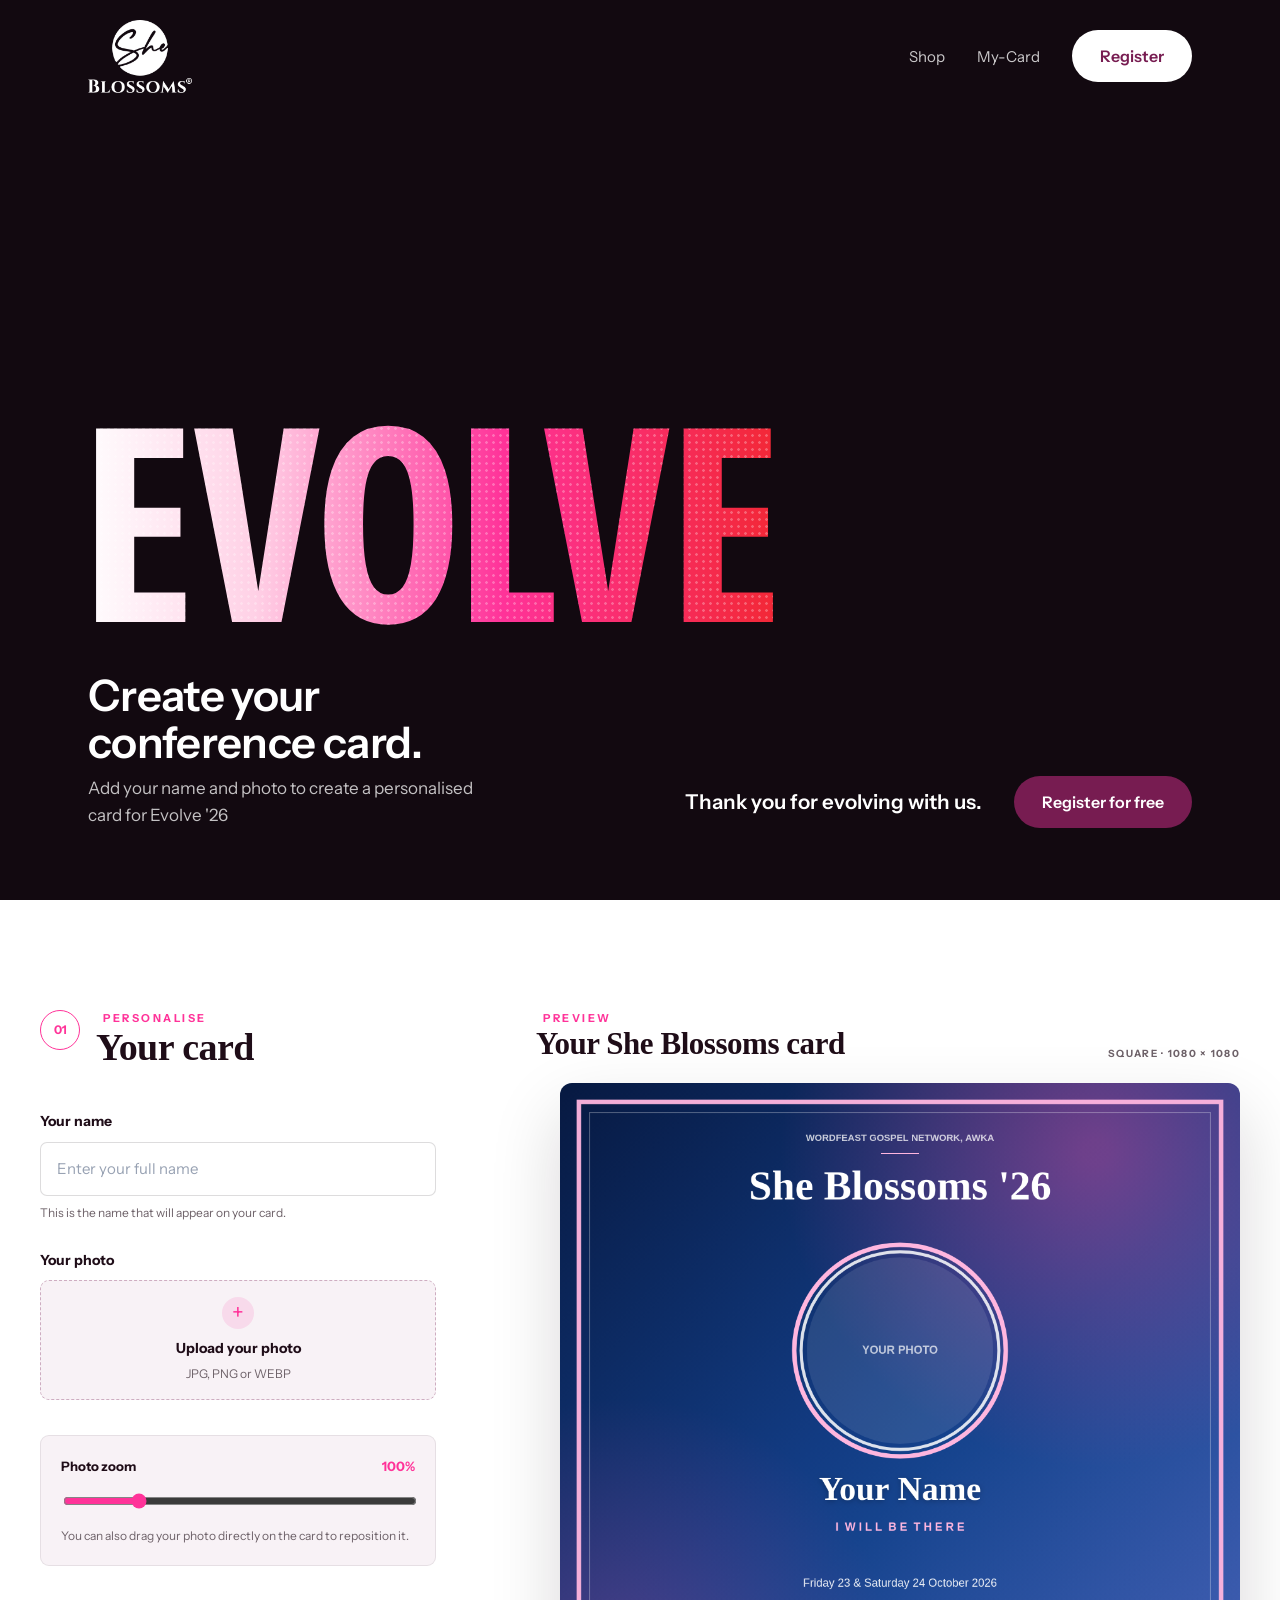
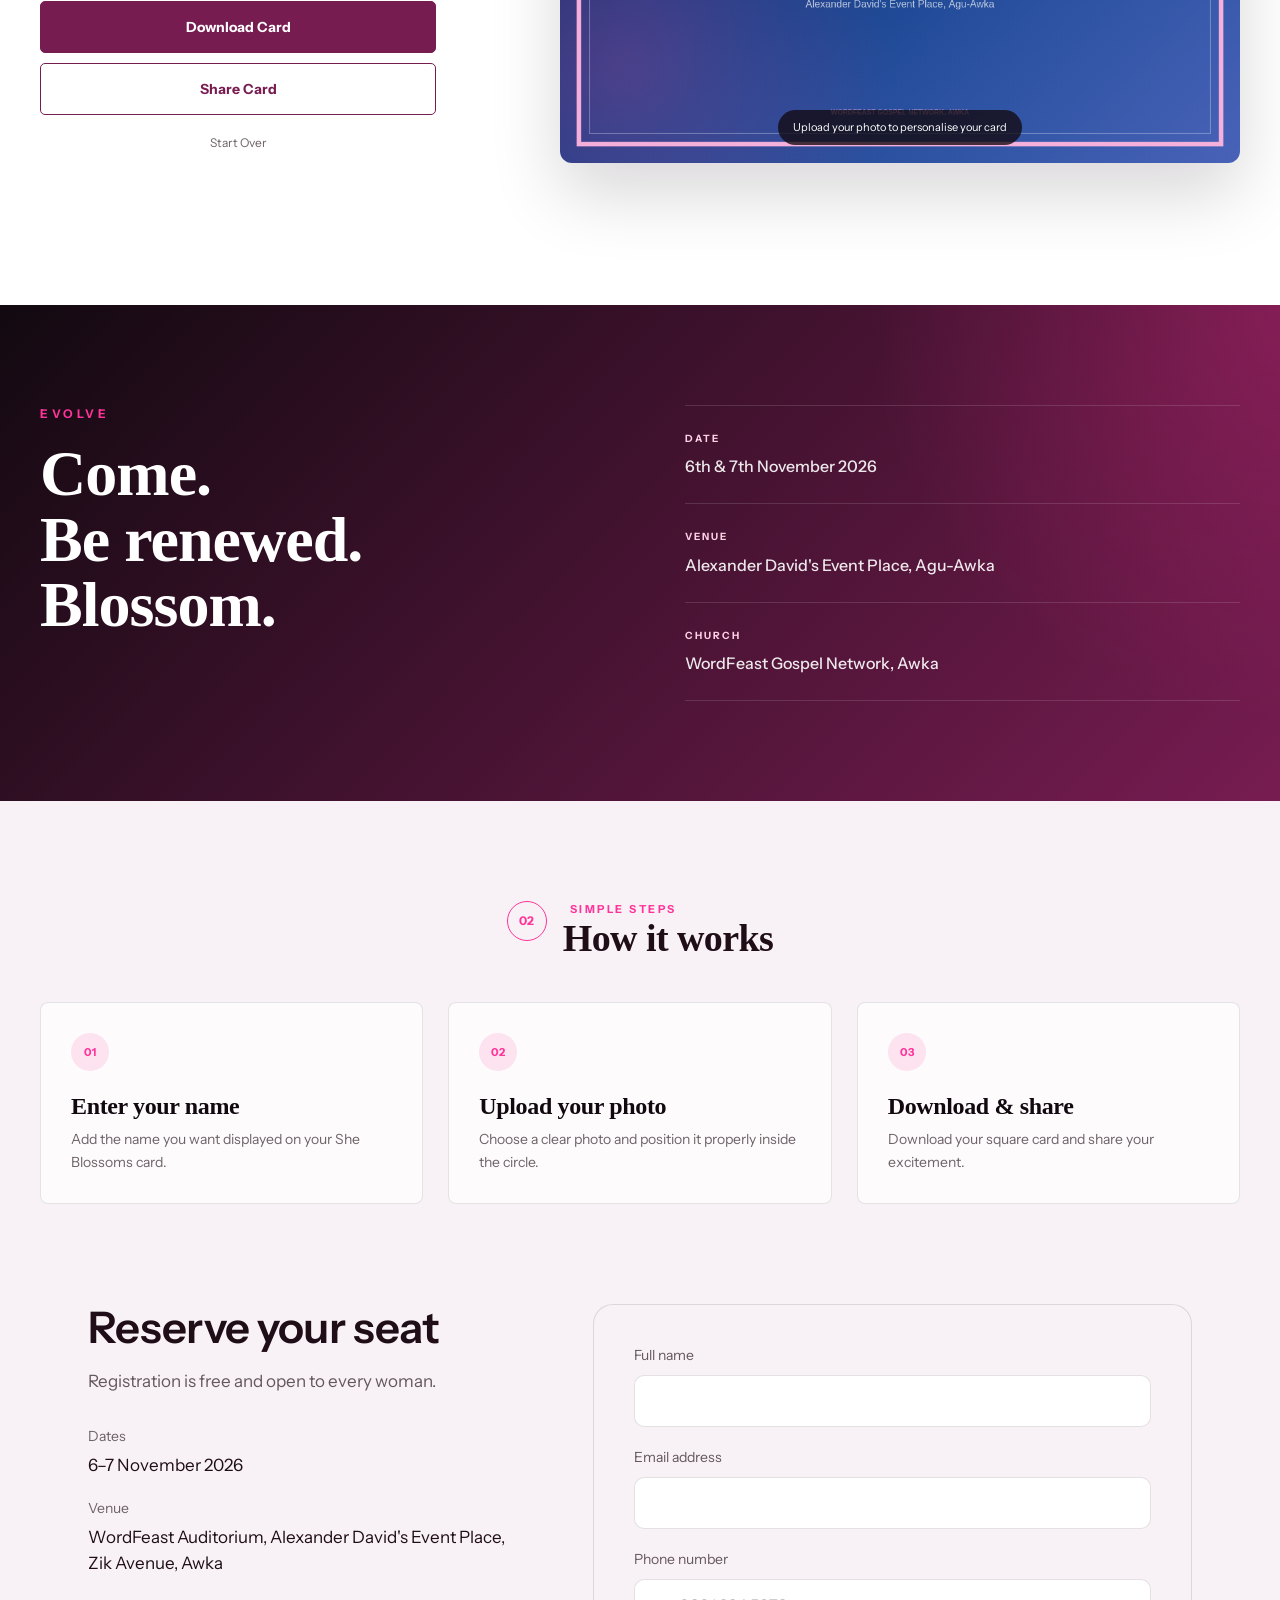
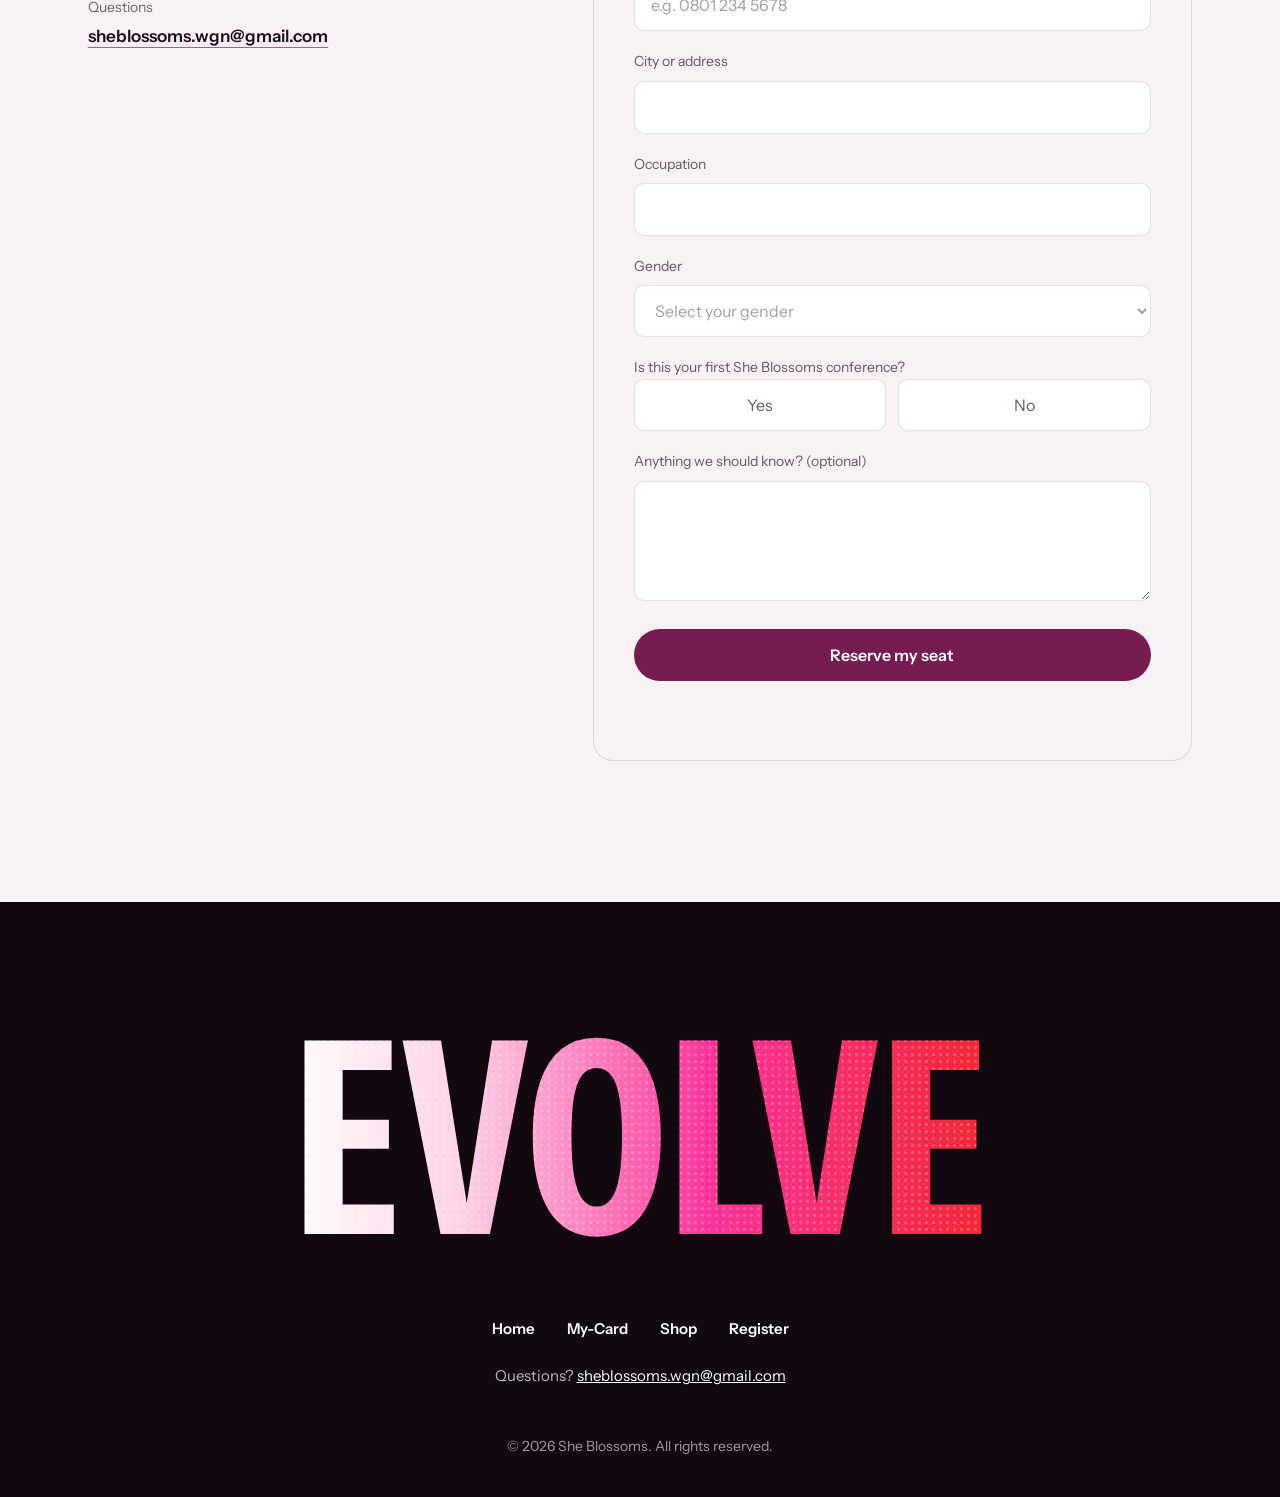
==== card.html @ 1ea3b3a5 "update hero text, testimonies and form submission link" ====
<!doctype html>
<html lang="en">

<head>
    <meta charset="utf-8">
    <meta name="viewport" content="width=device-width, initial-scale=1, viewport-fit=cover">
    <title>Create Your Evolve Conference Card — She Blossoms '26</title>
    <meta name="description" content="Create and share your personalised She Blossoms '26 Evolve conference card.">
    <meta name="theme-color" content="#120910">
    <link rel="preconnect" href="https://fonts.googleapis.com">
    <link rel="preconnect" href="https://fonts.gstatic.com" crossorigin>
    <link
        href="https://fonts.googleapis.com/css2?family=Instrument+Sans:ital,wdth,wght@0,75..100,400..700;1,75..100,400..700&display=swap"
        rel="stylesheet">
    <link rel="stylesheet" href="/css/card.css">
    <style>
        /* ---------- Tokens ---------- */
        :root {
            --bg: #FFFFFF;
            --surface: #F8F2F6;
            --night: #120910;
            --plum: #771C51;
            --plum-deep: #5E1540;
            --rose: #FF3399;
            --magenta: #FF00FF;
            --red: #F22732;
            --ink: #1F0D18;
            --text: var(--ink);
            --text-muted: rgba(31, 13, 24, 0.68);
            --label: #6E6269;
            --line: rgba(31, 13, 24, 0.12);

            --font: "Instrument Sans", "Helvetica Neue", Arial, sans-serif;

            --fs-display: clamp(4.5rem, 22vw, 20rem);
            --fs-h1: clamp(1.875rem, 3.8vw, 3.25rem);
            --fs-h2: clamp(1.75rem, 3.4vw, 2.75rem);
            --fs-h3: clamp(1.1875rem, 1.6vw, 1.375rem);
            --fs-body: clamp(1.0625rem, 1.2vw, 1.1875rem);
            --fs-small: 0.875rem;

            --section: clamp(5.5rem, 11vw, 9rem);
            --gutter: clamp(1.25rem, 4vw, 3rem);
            --max: 75rem;
            --radius: 14px;
        }

        *,
        *::before,
        *::after {
            box-sizing: border-box;
        }

        html {
            -webkit-text-size-adjust: 100%;
            scroll-behavior: smooth;
        }

        body {
            margin: 0;
            background: var(--bg);
            color: var(--text);
            font-family: var(--font);
            font-size: var(--fs-body);
            line-height: 1.55;
            -webkit-font-smoothing: antialiased;
            overflow-x: hidden;
        }

        /* ========================================================= */
    #copyButton {

    padding: 8px 14px;

    border: none;
    border-radius: 6px;

    background: var(--plum);
    color: #e6e2e2;

    cursor: pointer;
    font-weight: bold;
}

#copyMessage {
    margin-top: 10px;
    font-size: 16px;
}
        /* ========================================================= */

        img,
        video {
            display: block;
            max-width: 100%;
        }

        a {
            color: inherit;
        }

        h1,
        h2,
        h3,
        p {
            margin: 0;
        }

        h1,
        h2,
        h3 {
            font-weight: 600;
            line-height: 1.1;
            letter-spacing: -0.015em;
        }

        h2 {
            font-size: var(--fs-h2);
        }

        h3 {
            font-size: var(--fs-h3);
        }

        :focus-visible {
            outline: 2px solid var(--rose);
            outline-offset: 3px;
            border-radius: 4px;
        }

        .sr-only {
            position: absolute;
            width: 1px;
            height: 1px;
            overflow: hidden;
            clip: rect(0 0 0 0);
            white-space: nowrap;
        }

        .condensed {
            font-stretch: 75%;
            font-weight: 700;
            text-transform: uppercase;
            letter-spacing: -0.01em;
            line-height: 0.9;
        }

        /* ---------- Ambient layer: slow colour drifting behind the white sections ---------- */
        .ambient {
            position: fixed;
            inset: 0;
            z-index: -1;
            pointer-events: none;
            overflow: hidden;
        }

        .ambient::before,
        .ambient::after {
            content: "";
            position: absolute;
            width: 70vmax;
            height: 70vmax;
            border-radius: 50%;
            filter: blur(40px);
        }

        .ambient::before {
            background: radial-gradient(closest-side, rgba(255, 51, 153, 0.10), transparent);
            top: -20vmax;
            right: -25vmax;
            animation: drift-a 26s ease-in-out infinite alternate;
        }

        .ambient::after {
            background: radial-gradient(closest-side, rgba(119, 28, 81, 0.08), transparent);
            bottom: -25vmax;
            left: -25vmax;
            animation: drift-b 32s ease-in-out infinite alternate;
        }

        @keyframes drift-a {
            to {
                transform: translate(-30vw, 40vh) scale(1.15);
            }
        }

        @keyframes drift-b {
            to {
                transform: translate(35vw, -35vh) scale(0.9);
            }
        }

        /* ---------- Layout ---------- */
        .wrap {
            width: 100%;
            max-width: var(--max);
            margin-inline: auto;
            padding-inline: var(--gutter);
        }

        .section {
            padding-block: var(--section);
        }

        .section--flush-top {
            padding-top: 0;
        }

        .muted {
            color: var(--text-muted);
        }

        .lead {
            font-size: var(--fs-h3);
            line-height: 1.45;
            max-width: 40ch;
        }

        .prose {
            max-width: 60ch;
        }

        .stack>*+* {
            margin-top: 1.25rem;
        }

        .head {
            display: flex;
            justify-content: space-between;
            align-items: end;
            gap: 1.5rem;
            flex-wrap: wrap;
        }

        .head p {
            max-width: 44ch;
        }

        /* ---------- Actions ---------- */
        .btn {
            display: inline-flex;
            align-items: center;
            justify-content: center;
            min-height: 52px;
            padding: 0 1.75rem;
            border: 0;
            border-radius: 999px;
            background: var(--plum);
            color: #FFFFFF;
            font: 600 1rem/1 var(--font);
            text-decoration: none;
            cursor: pointer;
            transition: background-color .15s ease, color .15s ease;
        }

        .btn:hover {
            background: var(--plum-deep);
        }

        .btn--light {
            background: #FFFFFF;
            color: var(--plum);
        }

        .btn--light:hover {
            background: var(--rose);
            color: var(--night);
        }

        .link {
            font-weight: 600;
            text-decoration: underline;
            text-decoration-thickness: 1px;
            text-underline-offset: 0.3em;
            text-decoration-color: var(--rose);
        }

        .link:hover {
            color: var(--plum);
        }

        /* ---------- Photos (pre-cropped above the 2025 watermark) ---------- */
        .photo {
            position: relative;
            overflow: hidden;
            border-radius: var(--radius);
            background: var(--surface);
            aspect-ratio: 4 / 3;
        }

        .photo img {
            width: 100%;
            height: 100%;
            object-fit: cover;
        }

        .photo--tall {
            aspect-ratio: 4 / 5;
        }

        /* ---------- Header ---------- */
        .header {
            position: absolute;
            inset: 0 0 auto;
            z-index: 10;
            padding-top: env(safe-area-inset-top, 0px);
            color: #FFFFFF;
        }

        .header .wrap {
            display: flex;
            align-items: center;
            justify-content: space-between;
            padding-block: 1.25rem;
        }

        .header__logo img {
            width: 104px;
            height: auto;
        }

        .nav {
            display: none;
            align-items: center;
            gap: 2rem;
        }

        .nav a:not(.btn) {
            text-decoration: none;
            font-size: 0.9375rem;
            color: rgba(255, 255, 255, 0.78);
        }

        .nav a:not(.btn):hover {
            color: #FFFFFF;
        }

        .menu-btn {
            width: 48px;
            height: 48px;
            border-radius: 50%;
            border: 1px solid rgba(255, 255, 255, 0.3);
            background: transparent;
            color: inherit;
            display: grid;
            place-items: center;
            cursor: pointer;
            font-size: 1.125rem;
        }

        .menu-btn span,
        .menu-btn span::before,
        .menu-btn span::after {
            display: block;
            width: 18px;
            height: 1.5px;
            background: currentColor;
            position: relative;
            content: "";
        }

        .menu-btn span::before {
            position: absolute;
            top: -6px;
        }

        .menu-btn span::after {
            position: absolute;
            top: 6px;
        }

        @media (min-width: 960px) {
            .nav {
                display: flex;
            }

            .header .menu-btn {
                display: none;
            }
        }

        .drawer {
            position: fixed;
            inset: 0;
            z-index: 20;
            background: var(--bg);
            padding: calc(env(safe-area-inset-top, 0px) + 1.25rem) var(--gutter) 2rem;
            display: flex;
            flex-direction: column;
        }

        .drawer[hidden] {
            display: none;
        }

        .drawer__top {
            display: flex;
            justify-content: space-between;
            align-items: center;
        }

        .drawer .menu-btn {
            border-color: var(--line);
            color: var(--ink);
        }

        .drawer nav {
            display: flex;
            flex-direction: column;
            gap: 1.25rem;
            margin-top: 3rem;
        }

        .drawer nav a:not(.btn) {
            font-size: 1.75rem;
            font-weight: 600;
            text-decoration: none;
        }

        .drawer .btn {
            align-self: flex-start;
            margin-top: 1rem;
        }

        /* ---------- Hero: video ---------- */
        .hero {
            position: relative;
            overflow: hidden;
            isolation: isolate;
            min-height: 100svh;
            display: flex;
            align-items: flex-end;
            background: var(--night) url("/hero-video.mp4") center / cover;
            color: #FFFFFF;
            padding-top: 8rem;
            padding-bottom: clamp(2.5rem, 6vw, 4.5rem);
        }

        .hero__video {
            position: absolute;
            inset: 0;
            z-index: -2;
            width: 100%;
            height: 100%;
            object-fit: cover;
        }

        .hero::after {
            content: "";
            position: absolute;
            inset: 0;
            z-index: -1;
            background: linear-gradient(180deg, rgba(18, 9, 16, 0.35) 0%, rgba(18, 9, 16, 0.1) 40%, rgba(18, 9, 16, 0.85) 100%);
        }

        .hero__title {
            font-size: var(--fs-display);
            margin-left: -0.04em;
            line-height: 0.82;
        }

        .hero__meta {
            display: grid;
            gap: 2rem;
            margin-top: clamp(1.75rem, 3vw, 2.5rem);
        }

        .hero__date {
            font-size: var(--fs-h2);
            font-weight: 600;
            letter-spacing: -0.015em;
            line-height: 1.1;
        }

        .hero__venue {
            color: rgba(255, 255, 255, 0.75);
            margin-top: 0.5rem;
            max-width: 36ch;
        }

        .hero__actions {
            display: flex;
            flex-wrap: wrap;
            align-items: center;
            gap: 1.5rem 2rem;
        }

        @media (min-width: 960px) {
            .hero__meta {
                grid-template-columns: 1fr auto;
                align-items: end;
            }
        }

        .countdown {
            display: flex;
            gap: clamp(1rem, 3vw, 2rem);
        }

        .countdown div {
            min-width: 3.25ch;
        }

        .countdown b {
            display: block;
            font-size: clamp(2rem, 4vw, 3rem);
            font-weight: 700;
            font-stretch: 75%;
            line-height: 1;
            font-variant-numeric: tabular-nums;
        }

        .countdown span {
            font-size: 0.8125rem;
            color: rgba(255, 255, 255, 0.7);
        }

        .countdown-done {
            font-size: var(--fs-h3);
            font-weight: 600;
        }

        /* ---------- Theme band: plum with the logo gradient drifting through ---------- */
        .theme {
            position: relative;
            overflow: hidden;
            isolation: isolate;
            background: rgba(255, 51, 153, 0.10);
            color: var(--text-muted);
            text-align: center;
        }

        .theme::before,
        .theme::after {
            content: "";
            position: absolute;
            z-index: -1;
            width: 60vmax;
            height: 60vmax;
            border-radius: 50%;
            filter: blur(30px);
        }

        .theme::before {
            background: radial-gradient(closest-side, rgba(255, 0, 255, 0.45), transparent);
            left: -20vmax;
            top: -30vmax;
            animation: drift-a 18s ease-in-out infinite alternate;
        }

        .theme::after {
            background: radial-gradient(closest-side, rgba(242, 39, 50, 0.40), transparent);
            right: -20vmax;
            bottom: -35vmax;
            animation: drift-b 22s ease-in-out infinite alternate;
        }

        .theme p {
            font-size: var(--fs-h1);
            font-weight: 600;
            line-height: 1.15;
            letter-spacing: -0.02em;
            max-width: 26ch;
            margin-inline: auto;
            text-wrap: balance;
        }

        /* ---------- Two days ---------- */
        .days__grid {
            display: grid;
            gap: clamp(2.5rem, 6vw, 5rem);
            margin-top: clamp(3rem, 6vw, 4.5rem);
        }

        .days__list {
            display: grid;
            gap: 2.5rem;
            align-content: center;
        }

        .days__item {
            padding-top: 1.5rem;
            border-top: 1px solid var(--line);
        }

        .days__item p {
            margin-top: 0.75rem;
        }

        @media (min-width: 960px) {
            .days__grid {
                grid-template-columns: 7fr 5fr;
            }
        }

        /* ---------- Gallery strip ---------- */
        .gallery {
            display: grid;
            grid-auto-flow: column;
            grid-auto-columns: min(46%, 13rem);
            gap: 0.75rem;
            overflow-x: auto;
            scroll-snap-type: x mandatory;
            padding-inline: var(--gutter);
            scroll-padding-inline: var(--gutter);
            scrollbar-width: none;
        }

        .gallery::-webkit-scrollbar {
            display: none;
        }

        .gallery .photo {
            aspect-ratio: 2 / 5;
            scroll-snap-align: start;
        }

        @media (min-width: 960px) {
            .gallery {
                grid-auto-flow: row;
                grid-template-columns: repeat(6, 1fr);
                overflow: visible;
                max-width: var(--max);
                margin-inline: auto;
            }

            .gallery .photo:nth-child(even) {
                transform: translateY(2.5rem);
            }
        }

        /* ---------- How you blossom ---------- */
        .rail {
            --rail-pad: var(--gutter);
            display: grid;
            grid-auto-flow: column;
            grid-auto-columns: min(78%, 20rem);
            gap: 1.25rem;
            overflow-x: auto;
            scroll-snap-type: x mandatory;
            scroll-padding-inline: var(--rail-pad);
            padding-inline: var(--rail-pad);
            margin-top: 2.5rem;
            padding-bottom: 1rem;
            scrollbar-width: thin;
            scrollbar-color: var(--line) transparent;
        }

        @media (min-width: 1200px) {
            .rail {
                --rail-pad: calc((100vw - var(--max)) / 2 + var(--gutter));
            }
        }

        .card {
            scroll-snap-align: start;
        }

        .card h3 {
            margin-top: 1.25rem;
        }

        .card .link {
            display: inline-block;
            margin-top: 0.75rem;
            font-size: var(--fs-small);
        }

        .hint {
            color: var(--label);
            font-size: var(--fs-small);
        }

        /* ---------- Speakers ---------- */
        .speakers {
            display: grid;
            gap: 1.25rem;
            margin-top: 2.5rem;
        }

        @media (min-width: 960px) {
            .speakers {
                grid-template-columns: 1fr 1fr;
            }
        }

        .speaker {
            position: relative;
            overflow: hidden;
            min-height: 15rem;
            border-radius: calc(var(--radius) + 4px);
            background: linear-gradient(100deg, var(--plum) 0%, #A62667 55%, var(--rose) 100%);
            color: #FFFFFF;
            display: flex;
            flex-direction: column;
            justify-content: space-between;
            padding: 1.75rem 45% 1.75rem 1.75rem;
        }

        .speaker__title {
            font-style: italic;
            font-size: 0.9375rem;
            opacity: 0.85;
        }

        .speaker__name {
            font-size: clamp(1.75rem, 3vw, 2.5rem);
            margin-top: 0.25rem;
        }

        .speaker__role {
            font-size: 0.8125rem;
            line-height: 1.4;
            opacity: 0.9;
            margin-top: 1.5rem;
        }

        .speaker img {
            position: absolute;
            right: 0;
            bottom: 0;
            height: 92%;
            width: 45%;
            object-fit: contain;
            object-position: right bottom;
            -webkit-mask-image: linear-gradient(90deg, transparent 0%, #000 22%);
            mask-image: linear-gradient(90deg, transparent 0%, #000 22%);
        }

        /* ---------- Testimonies ---------- */
        .testimonies {
            display: grid;
            gap: 1.25rem;
            margin-top: 2.5rem;
        }

        @media (min-width: 960px) {
            .testimonies {
                grid-template-columns: 1fr 1fr;
            }
        }

        .testimony {
            background: var(--surface);
            border: 1px solid var(--line);
            border-radius: calc(var(--radius) + 4px);
            padding: clamp(1.5rem, 3vw, 2.25rem);
            display: flex;
            flex-direction: column;
        }

        .testimony h3 {
            font-size: 1.0625rem;
            font-weight: 700;
            letter-spacing: 0;
            line-height: 1.35;
        }

        .testimony .body {
            margin-top: 1rem;
        }

        .testimony .body p+p {
            margin-top: 0.875rem;
        }

        .testimony footer {
            margin-top: auto;
            padding-top: 2.5rem;
        }

        .testimony__name {
            font-size: clamp(2rem, 3.5vw, 2.75rem);
            color: var(--plum);
        }

        .testimony__meta {
            font-size: var(--fs-small);
            color: var(--label);
            margin-top: 0.5rem;
        }

        /* ---------- About ---------- */
        .split {
            display: grid;
            gap: clamp(2.5rem, 6vw, 5rem);
            align-items: center;
        }

        @media (min-width: 960px) {
            .split {
                grid-template-columns: 1fr 1fr;
            }

            .split--flip> :first-child {
                order: 2;
            }
        }

        /* ---------- Register ---------- */
        .register {
            display: grid;
            gap: clamp(2.5rem, 6vw, 5rem);
        }

        @media (min-width: 960px) {
            .register {
                grid-template-columns: 5fr 7fr;
                align-items: start;
            }
        }

        .facts {
            margin-top: 2rem;
            display: grid;
            gap: 1.25rem;
        }

        .facts dt {
            color: var(--label);
            font-size: var(--fs-small);
        }

        .facts dd {
            margin: 0.25rem 0 0;
        }

        .form {
            background: var(--surface);
            border: 1px solid var(--line);
            border-radius: calc(var(--radius) + 6px);
            padding: clamp(1.5rem, 4vw, 2.5rem);
            display: grid;
            gap: 1.25rem;
        }

        .field {
            display: grid;
            gap: 0.5rem;
        }

        .field label,
        .field legend {
            font-size: var(--fs-small);
            color: var(--text-muted);
            padding: 0;
        }

        .field input[type="text"],
        .field input[type="email"],
        .field input[type="tel"],
        .field textarea {
            width: 100%;
            min-height: 52px;
            padding: 0.875rem 1rem;
            background: var(--bg);
            color: var(--text);
            border: 1px solid var(--line);
            border-radius: 10px;
            font: 400 1rem/1.4 var(--font);
        }

          /* Gender dropdown - match other form inputs */
.field select {
    width: 100%;
    min-height: 52px;
    padding: 0.875rem 1rem;

    border: 1px solid var(--line);
    border-radius: 10px;

    background: var(--bg);
    color: var(--text);

    font: 400 1rem/1.4 var(--font);

    transition:
        border-color .15s ease,
        box-shadow .15s ease,
        background-color .15s ease;

    cursor: pointer;
}

/* Focus - same as text inputs */
.field select:focus {
    outline: none;
    border-color: var(--plum);
    box-shadow: 0 0 0 3px rgba(255, 51, 153, .25);
}

/* Placeholder */
.field select:invalid {
    color: rgba(31, 13, 24, .40);
}

/* Dropdown options */
.field select option {
    color: var(--text);
    background: var(--bg);
    font: 400 1rem var(--font);
}

/* Mobile */
@media (max-width: 600px) {
    .field select {
        min-height: 52px;
        font-size: 1rem;
    }
}

        .field textarea {
            min-height: 120px;
            resize: vertical;
        }

        .field input::placeholder,
        .field textarea::placeholder {
            color: rgba(31, 13, 24, 0.40);
        }

        .field input:focus,
        .field textarea:focus {
            outline: none;
            border-color: var(--plum);
            box-shadow: 0 0 0 3px rgba(255, 51, 153, 0.25);
        }

        fieldset.field {
            border: 0;
            margin: 0;
            padding: 0;
        }

        .choice {
            display: flex;
            gap: 0.75rem;
        }

        .choice label {
            flex: 1;
            position: relative;
        }

        .choice input {
            position: absolute;
            opacity: 0;
            inset: 0;
            cursor: pointer;
        }

        .choice span {
            display: grid;
            place-items: center;
            min-height: 52px;
            border-radius: 10px;
            border: 1px solid var(--line);
            background: var(--bg);
            font-size: 1rem;
        }

        .choice input:checked+span {
            border-color: var(--plum);
            box-shadow: inset 0 0 0 1px var(--plum);
            color: var(--plum);
            font-weight: 600;
        }

        .choice input:focus-visible+span {
            outline: 2px solid var(--rose);
            outline-offset: 3px;
        }

        .form .btn {
            width: 100%;
            margin-top: 0.5rem;
        }

        .form__status {
            font-size: var(--fs-small);
            min-height: 1.4em;
        }

        .form__status[data-state="error"] {
            color: #B0104F;
        }

        /* ---------- Partners + Shop ---------- */
        .pair {
            display: grid;
            gap: 3.5rem;
        }

        .pair>div {
            padding-top: 1.5rem;
            border-top: 1px solid var(--line);
        }

        .pair .link {
            display: inline-block;
            margin-top: 1.5rem;
        }

        @media (min-width: 960px) {
            .pair {
                grid-template-columns: 1fr 1fr;
                gap: 5rem;
            }
        }

        /* ---------- Footer: video + wordmark ---------- */
        .footer {
            position: relative;
            overflow: hidden;
            isolation: isolate;
            background: var(--night) 
            url("/video/hero-video.mp4") center / cover;
            color: #FFFFFF;
            text-align: center;
            padding-block: clamp(5rem, 10vw, 8rem) 2.5rem;
        }

        .footer__video {
            position: absolute;
            inset: 0;
            z-index: -2;
            width: 100%;
            height: 100%;
            object-fit: cover;
            opacity: 0.55;
        }

        .footer::after {
            content: "";
            position: absolute;
            inset: 0;
            z-index: -1;
            background: radial-gradient(ellipse at center, rgba(18, 9, 16, 0.2), rgba(18, 9, 16, 0.85) 75%);
        }

        .wordmark {
            display: inline-block;
            font-size: clamp(4.5rem, 21vw, 19rem);
            line-height: 0.8;
            padding-inline: 0.02em;
            background:
                radial-gradient(rgba(255, 255, 255, 0.28) 1px, transparent 1.6px) 0 0 / 7px 7px,
                linear-gradient(90deg, #FFFFFF 0%, #FFD1E6 25%, var(--rose) 60%, var(--red) 100%);
            -webkit-background-clip: text;
            background-clip: text;
            color: transparent;
        }

        .footer nav {
            display: flex;
            flex-wrap: wrap;
            justify-content: center;
            gap: 0.75rem 2rem;
            margin-top: clamp(3rem, 6vw, 4.5rem);
        }

        .footer nav a {
            text-decoration: none;
            font-weight: 600;
            font-size: 0.9375rem;
        }

        .footer nav a:hover {
            color: var(--rose);
        }

        .footer__contact {
            margin-top: 1.5rem;
            color: rgba(255, 255, 255, 0.72);
            font-size: 0.9375rem;
        }

        .footer__contact a {
            color: #FFFFFF;
        }

        .footer__base {
            margin-top: 3rem;
            color: rgba(255, 255, 255, 0.6);
            font-size: var(--fs-small);
        }

        @media (prefers-reduced-motion: reduce) {
            html {
                scroll-behavior: auto;
            }

            .ambient::before,
            .ambient::after,
            .theme::before,
            .theme::after {
                animation: none;
            }

            .hero__video,
            .footer__video {
                display: none;
            }
        }
    </style>
</head>

<body class="card-page">
    <header class="header">
    <div class="wrap">
        <a class="header__logo" href="#top" aria-label="She Blossoms home"><img
                    src="[data-uri]"
                    alt="She Blossoms" width="360" height="252"></a>

        <!-- DESKTOP NAV -->
        <nav class="nav" aria-label="Main">
            <a href="shop.html">Shop</a>
            <a href="#card">My-Card</a>
            <a class="btn btn--light" href="#register">Register</a>
        </nav>

        <!-- MOBILE MENU BUTTON -->
        <button
            id="cardMenuButton"
            class="menu-btn"
            type="button"
            aria-label="Open menu"
            aria-expanded="false"
            aria-controls="drawer"
        >
            <span></span>
        </button>

    </div>
</header>

    <div class="drawer" id="drawer" hidden>
        <div class="drawer__top">
            <img src="[data-uri]"
                alt="" style="width:104px;height:auto">
            <button class="menu-btn" type="button" data-close aria-label="Close menu">✕</button>
        </div>
        <nav aria-label="Mobile">
            <a href="card.html">My-Card</a>
            <a href="#products">Shop</a>
            <a class="btn" href="#register">Register</a>
        </nav>
    </div>


    <main>

        <!-- HERO SECTION -->
        <section class="hero">
            <video class="hero__video" src="/video/hero-video.mp4" autoplay muted loop playsinline preload="auto"
                aria-hidden="true"></video>
            <div class="wrap">
                <p class="hero__title condensed wordmark">Evolve</p>
                <div class="hero__meta">
                    <div>
                        <p class="hero__date">Create your<br>
                        conference card.</p>
                        <p class="hero__venue">Add your name and photo to create a
                        personalised card for Evolve '26</p>
                    </div>
                    <div class="hero__actions">
                        <div class="countdown" id="countdown" role="timer" aria-label="Time until Evolve begins">
                            <div><b data-unit="d">--</b><span>days</span></div>
                            <div><b data-unit="h">--</b><span>hours</span></div>
                            <div><b data-unit="m">--</b><span>mins</span></div>
                            <div><b data-unit="s">--</b><span>secs</span></div>
                        </div>
                        <a class="btn btn--light" href="#register">Register for free</a>
                    </div>
                </div>
            </div>
        </section>


        <!-- =================================================
             CARD MAKER
        ================================================== -->

        <section class="card-maker-section" id="card">

            <div class="card-container card-maker-grid">


                <!-- =========================================
                     CONTROLS
                ========================================== -->

                <div class="card-controls">

                    <div class="card-section-heading">

                        <span>
                            01
                        </span>

                        <div>

                            <p>
                                PERSONALISE
                            </p>

                            <h2>
                                Your card
                            </h2>

                        </div>

                    </div>


                    <!-- NAME -->

                    <div class="card-field">

                        <label for="attendeeName">
                            Your name
                        </label>

                        <input type="text" id="attendeeName" placeholder="Enter your full name" maxlength="35"
                            autocomplete="name">

                        <small>
                            This is the name that will appear on your card.
                        </small>

                    </div>


                    <!-- PHOTO -->

                    <div class="card-field">

                        <label>
                            Your photo
                        </label>

                        <label for="photoUpload" class="photo-upload" id="photoUploadBox">

                            <span class="upload-plus">
                                +
                            </span>

                            <strong>
                                Upload your photo
                            </strong>

                            <small>
                                JPG, PNG or WEBP
                            </small>

                        </label>

                        <input type="file" id="photoUpload" accept="image/jpeg,image/png,image/webp" hidden>

                    </div>


                    <!-- ZOOM -->

                    <div class="photo-adjustment">

                        <div class="adjustment-top">

                            <label for="photoZoom">
                                Photo zoom
                            </label>

                            <span id="zoomValue">
                                100%
                            </span>

                        </div>


                        <input type="range" id="photoZoom" min="80" max="180" value="100">


                        <p>
                            You can also drag your photo directly
                            on the card to reposition it.
                        </p>

                    </div>


                    <!-- BUTTONS -->

                    <div class="card-actions">

                        <button type="button" id="downloadCard" class="card-primary-button">
                            Download Card
                        </button>


                        <button type="button" id="shareCard" class="card-secondary-button">
                            Share Card
                        </button>


                        <button type="button" id="resetCard" class="card-reset-button">
                            Start Over
                        </button>

                    </div>


                    <div id="creatorMessage" class="card-message" aria-live="polite"></div>

                </div>



                <!-- =========================================
                     PREVIEW
                ========================================== -->

                <div class="card-preview-area">

                    <div class="preview-heading">

                        <div>

                            <p>
                                PREVIEW
                            </p>

                            <h2>
                                Your She Blossoms card
                            </h2>

                        </div>

                        <span>
                            SQUARE · 1080 × 1080
                        </span>

                    </div>


                    <div class="canvas-container" id="canvasContainer">

                        <canvas id="cardCanvas" width="1080" height="1080"></canvas>


                        <div class="canvas-hint" id="canvasHint">
                            Upload your photo to personalise your card
                        </div>

                    </div>

                </div>

            </div>

        </section>


        <!-- =================================================
             CONFERENCE DETAILS
        ================================================== -->

        <section class="card-conference">

            <div class="card-container">

                <div class="conference-grid">


                    <div>

                        <p class="card-eyebrow">
                            Evolve
                        </p>

                        <h2>
                            Come.<br>
                            Be renewed.<br>
                            Blossom.
                        </h2>

                    </div>


                    <div class="conference-details">

                        <div class="conference-detail">

                            <span>
                                DATE
                            </span>

                            <strong>
                                6th & 7th
                                November 2026
                            </strong>

                        </div>


                        <div class="conference-detail">

                            <span>
                                VENUE
                            </span>

                            <strong>
                                Alexander David's Event Place,
                                Agu-Awka
                            </strong>

                        </div>


                        <div class="conference-detail">

                            <span>
                                CHURCH
                            </span>

                            <strong>
                                WordFeast Gospel Network, Awka
                            </strong>

                        </div>

                    </div>

                </div>

            </div>

        </section>


        <!-- =================================================
             HOW IT WORKS
        ================================================== -->

        <section class="card-how">

            <div class="card-container">

                <div class="card-section-heading centered">

                    <span>
                        02
                    </span>

                    <div>

                        <p>
                            SIMPLE STEPS
                        </p>

                        <h2>
                            How it works
                        </h2>

                    </div>

                </div>


                <div class="card-steps">


                    <div class="card-step">

                        <span>
                            01
                        </span>

                        <h3>
                            Enter your name
                        </h3>

                        <p>
                            Add the name you want displayed
                            on your She Blossoms card.
                        </p>

                    </div>


                    <div class="card-step">

                        <span>
                            02
                        </span>

                        <h3>
                            Upload your photo
                        </h3>

                        <p>
                            Choose a clear photo and position
                            it properly inside the circle.
                        </p>

                    </div>


                    <div class="card-step">

                        <span>
                            03
                        </span>

                        <h3>
                            Download & share
                        </h3>

                        <p>
                            Download your square card and
                            share your excitement.
                        </p>

                    </div>

                </div>

            </div>

        </section>

        <!-- REGISTRATION FORM -->
        <section
    class="section section--flush-top"
    id="register"
    aria-labelledby="register-title">

    <div class="wrap register">


        <!-- =================================================
             LEFT SIDE
        ================================================= -->

        <div>

            <h2 id="register-title">
                Reserve your seat
            </h2>

            <p
                class="muted"
                style="margin-top:1rem"
            >
                Registration is free and open to every woman.
            </p>


            <dl class="facts">

                <div>

                    <dt>
                        Dates
                    </dt>

                    <dd>
                        6–7 November 2026
                    </dd>

                </div>


                <div>

                    <dt>
                        Venue
                    </dt>

                    <dd>
                        WordFeast Auditorium,
                        Alexander David's Event Place,
                        Zik Avenue, Awka
                    </dd>

                </div>


                <div>

                    <dt>
                        Questions
                    </dt>

                    <dd>

                        <a
                            class="link"
                            href="mailto:sheblossoms.wgn@gmail.com"
                        >
                            sheblossoms.wgn@gmail.com
                        </a>

                    </dd>

                </div>

            </dl>

        </div>


        <!-- =================================================
             REGISTRATION FORM
        ================================================= -->

        <form
            class="form"
            id="register-form"
            novalidate
        >


            <!-- FULL NAME -->

            <div class="field">

                <label for="f-name">
                    Full name
                </label>

                <input
                    id="f-name"
                    name="name"
                    type="text"
                    autocomplete="name"
                    required
                >

            </div>


            <!-- EMAIL -->

            <div class="field">

                <label for="f-email">
                    Email address
                </label>

                <input
                    id="f-email"
                    name="email"
                    type="email"
                    autocomplete="email"
                    required
                >

            </div>


            <!-- PHONE -->

            <div class="field">

                <label for="f-phone">
                    Phone number
                </label>

                <input
                    id="f-phone"
                    name="number"
                    type="tel"
                    autocomplete="tel"
                    inputmode="tel"
                    placeholder="e.g. 0801 234 5678"
                    required
                >

            </div>


            <!-- ADDRESS -->

            <div class="field">

                <label for="f-address">
                    City or address
                </label>

                <input
                    id="f-address"
                    name="address"
                    type="text"
                    autocomplete="street-address"
                >

            </div>


            <!-- OCCUPATION -->

            <div class="field">

                <label for="f-occupation">
                    Occupation
                </label>

                <input
                    id="f-occupation"
                    name="occupation"
                    type="text"
                    autocomplete="organization-title"
                >

            </div>


            <!-- =================================================
                 GENDER
            ================================================= -->

            <div class="field">

                <label for="f-gender">
                    Gender
                </label>

                <select
                    id="f-gender"
                    name="gender"
                    required
                >

                    <option
                        value=""
                        selected
                        disabled
                    >
                        Select your gender
                    </option>

                    <option value="Female">
                        Female
                    </option>

                    <option value="Male">
                        Male
                    </option>

                    <option value="Prefer not to say">
                        Prefer not to say
                    </option>

                </select>

            </div>


            <!-- =================================================
                 FIRST-TIME ATTENDEE
            ================================================= -->

            <fieldset class="field">

                <legend>
                    Is this your first She Blossoms conference?
                </legend>

                <div class="choice">

                    <label>

                        <input
                            type="radio"
                            name="first_time"
                            value="yes"
                            required
                        >

                        <span>
                            Yes
                        </span>

                    </label>


                    <label>

                        <input
                            type="radio"
                            name="first_time"
                            value="no"
                        >

                        <span>
                            No
                        </span>

                    </label>

                </div>

            </fieldset>


            <!-- =================================================
                 MESSAGE
            ================================================= -->

            <div class="field">

                <label for="f-message">
                    Anything we should know? (optional)
                </label>

                <textarea
                    id="f-message"
                    name="message"
                ></textarea>

            </div>


            <!-- =================================================
                 SUBMIT
            ================================================= -->

            <button
                class="btn"
                type="submit"
            >
                Reserve my seat
            </button>


            <!-- =================================================
                 STATUS
            ================================================= -->

            <p
                class="form__status"
                role="status"
                aria-live="polite"
            ></p>


        </form>

    </div>

</section>

    </main>
    <footer class="footer">
        <video class="footer__video"
            src="/video/hero-video.mp4"
            muted loop playsinline preload="none" aria-hidden="true"></video>
        <div class="wrap">
            <p class="wordmark condensed" aria-hidden="true">Evolve</p>
            <nav aria-label="Footer">
                <a href="#top">Home</a>
                <a href="#card">My-Card</a>
                <a href="shop.html">Shop</a>
                <a href="#register">Register</a>
            </nav>
            <p class="footer__contact">Questions? <a
                    href="mailto:sheblossoms.wgn@gmail.com">sheblossoms.wgn@gmail.com</a></p>
            <p class="footer__base">© 2026 She Blossoms. All rights reserved.</p>
        </div>
    </footer>

    

    <script src="/js/card.js"></script>
    <script src="/js/form.js"></script>

    <script>
        /* Placeholder images: hide the broken-image icon until real files are added */
        document.querySelectorAll('img').forEach(img => {
            const hide = () => { img.style.visibility = 'hidden'; };
            if (img.complete && img.naturalWidth === 0 && img.src) hide();
            img.addEventListener('error', hide);
        });

        /* Background videos: hero autoplays; footer loads when scrolled into view. Both pause off-screen. */
        (() => {
            if (matchMedia('(prefers-reduced-motion: reduce)').matches) return;
            const hero = document.querySelector('.hero__video');
            hero.play().catch(() => { });
            const io = new IntersectionObserver(entries => {
                entries.forEach(({ target: v, isIntersecting }) => {
                    if (isIntersecting) {
                        if (!v.getAttribute('src') && v.dataset.src) { v.src = v.dataset.src; }
                        v.play().catch(() => { });
                    } else { v.pause(); }
                });
            }, { rootMargin: '200px' });
            document.querySelectorAll('video').forEach(v => io.observe(v));
        })();

        /* Countdown to doors opening. Adjust the time if doors open earlier or later. */
        (() => {
            const START = new Date('2026-11-06T09:00:00+01:00');   // Awka, WAT
            const END = new Date('2026-11-07T21:00:00+01:00');
            const el = document.getElementById('countdown');
            const units = { d: el.querySelector('[data-unit="d"]'), h: el.querySelector('[data-unit="h"]'), m: el.querySelector('[data-unit="m"]'), s: el.querySelector('[data-unit="s"]') };
            const pad = n => String(n).padStart(2, '0');
            const done = msg => { el.outerHTML = '<p class="countdown-done">' + msg + '</p>'; };
            const tick = () => {
                const now = Date.now();
                if (now >= END) return done('Thank you for evolving with us.');
                if (now >= START) return done('Evolve is happening now.');
                let t = Math.floor((START - now) / 1000);
                units.d.textContent = Math.floor(t / 86400); t %= 86400;
                units.h.textContent = pad(Math.floor(t / 3600)); t %= 3600;
                units.m.textContent = pad(Math.floor(t / 60));
                units.s.textContent = pad(t % 60);
                setTimeout(tick, 1000 - (now % 1000));
            };
            tick();
        })();

        /* Mobile menu */
        (() => {
            const drawer = document.getElementById('drawer');
            const openBtn = document.getElementById('cardMenuButton');
            const closeBtn = drawer?.querySelector('[data-close]');

            if (!drawer || !openBtn || !closeBtn) return;

            const open = () => {
                drawer.hidden = false;
                openBtn.setAttribute('aria-expanded', 'true');
                openBtn.setAttribute('aria-label', 'Close menu');
                document.body.style.overflow = 'hidden';
                closeBtn.focus();
            };

            const close = () => {
                drawer.hidden = true;
                openBtn.setAttribute('aria-expanded', 'false');
                openBtn.setAttribute('aria-label', 'Open menu');
                document.body.style.overflow = '';
                openBtn.focus();
            };

            openBtn.addEventListener('click', open);
            closeBtn.addEventListener('click', close);

            drawer.addEventListener('click', event => {
                if (event.target.closest('a')) close();
            });

            document.addEventListener('keydown', event => {
                if (event.key === 'Escape' && !drawer.hidden) close();
            });

            window.addEventListener('resize', () => {
                if (window.innerWidth >= 960 && !drawer.hidden) {
                    close();
                }
            });
        })();

        (() => {
            if (matchMedia('(prefers-reduced-motion: reduce)').matches) return;
            const io = new IntersectionObserver(entries => entries.forEach(({ target: v, isIntersecting }) => {
                if (isIntersecting) { if (!v.getAttribute('src') && v.dataset.src) v.src = v.dataset.src; v.play().catch(() => { }); }
                else v.pause();
            }), { rootMargin: '200px' });
            document.querySelectorAll('video').forEach(v => io.observe(v));
        })();
    </script>

</body>

</html>
---- css/card.css ----
/* ============================================================
   SHE BLOSSOMS '26
   MY CARD PAGE
   BLUE + PINK THEME
============================================================ */


/* ============================================================
   VARIABLES
============================================================ */

.card-page {

    --card-navy: #120910;

    --card-blue: #771C51;

    --card-blue-light: #FF3399;

    --card-pink: #FF3399;

    --card-pink-light: #FFD1E6;

    --card-white: #ffffff;

    --card-background: #F8F2F6;

    --card-text: #1F0D18;

    --card-muted: #6E6269;

    --card-border:
        rgba(18, 9, 16, 0.12);

}


/* ============================================================
   BODY
============================================================ */

body.card-page {

    margin: 0;

    background:

        radial-gradient(circle at 0% 10%,
            rgba(255, 51, 153, 0.10),
            transparent 28%),

        radial-gradient(circle at 100% 30%,
            rgba(119, 28, 81, 0.11),
            transparent 30%),

        var(--card-background);

    color: var(--card-text);

    font-family:
        "DM Sans",
        sans-serif;

    overflow-x: hidden;

}


/* ============================================================
   CONTAINER
============================================================ */

.card-container {

    width:
        min(1180px,
            calc(100% - 40px));

    margin:
        0 auto;

}


/* ============================================================
   NAVIGATION OVERRIDES
   Keeps the same website navigation but makes this page
   active without creating a completely different navbar.
============================================================ */

.card-page .card-active-link .nav-text {

    color:
        var(--card-pink);

}


.card-page .nav_button {

    color:
        var(--card-navy);

}


/* ============================================================
   HERO
============================================================ */

.card-hero {

    position: relative;

    overflow: hidden;

    background:

        radial-gradient(circle at 90% 15%,
            rgba(255, 51, 153, 0.34),
            transparent 30%),

        radial-gradient(circle at 10% 90%,
            rgba(119, 28, 81, 0.32),
            transparent 34%),

        linear-gradient(135deg,
            #120910 0%,
            #771C51 58%,
            #FF3399 100%);

    color:
        var(--card-white);

}


.card-hero::after {

    content: "";

    position: absolute;

    inset: 0;

    background:

        linear-gradient(135deg,
            rgba(18, 9, 16, 0.25),
            transparent 50%,
            rgba(255, 51, 153, 0.10));

    pointer-events: none;

}


.card-hero-content {

    position: relative;

    z-index: 2;

    padding:
        clamp(75px, 9vw, 125px) 0 clamp(70px, 8vw, 110px);

}


.card-eyebrow {

    margin:
        0 0 18px;

    color:
        var(--card-pink-light);

    font-size:
        12px;

    font-weight:
        700;

    letter-spacing:
        3.5px;

    text-transform:
        uppercase;

}


.card-hero h1 {

    max-width:
        850px;

    margin:
        0;

    color:
        var(--card-white);

    font-family:
        "Playfair Display",
        Georgia,
        serif;

    font-size:
        clamp(48px,
            7vw,
            86px);

    font-weight:
        600;

    line-height:
        1.02;

    letter-spacing:
        -2px;

}


.card-hero-text {

    max-width:
        540px;

    margin:
        28px 0 0;

    color:
        rgba(255, 255, 255, 0.76);

    font-size:
        18px;

    line-height:
        1.65;

}


/* ============================================================
   CARD MAKER
============================================================ */

.card-maker-section {

    padding:
        clamp(70px, 9vw, 110px) 0;

}


.card-maker-grid {

    display:
        grid;

    grid-template-columns:
        minmax(280px, 0.72fr) minmax(500px, 1.28fr);

    gap:
        clamp(50px, 8vw, 100px);

    align-items:
        start;

}


/* ============================================================
   SECTION HEADING
============================================================ */

.card-section-heading {

    display:
        flex;

    align-items:
        flex-start;

    gap:
        16px;

    margin:
        0 0 42px;

}


.card-section-heading>span {

    width:
        40px;

    height:
        40px;

    flex-shrink:
        0;

    display:
        flex;

    align-items:
        center;

    justify-content:
        center;

    border:
        1px solid var(--card-pink);

    border-radius:
        50%;

    color:
        var(--card-pink);

    font-size:
        12px;

    font-weight:
        700;

}


.card-section-heading p {

    margin:
        0 7px;

    color:
        var(--card-blue);

    font-size:
        11px;

    font-weight:
        700;

    letter-spacing:
        2.5px;

}


.card-section-heading h2 {

    margin:
        0;

    color:
        var(--card-navy);

    font-family:
        "Playfair Display",
        Georgia,
        serif;

    font-size:
        38px;

    font-weight:
        600;

    line-height:
        1.1;

}


.card-section-heading.centered {

    justify-content:
        center;

}


/* ============================================================
   FORM
============================================================ */

.card-field {

    margin:
        0 0 28px;

}


.card-field>label:first-child {

    display:
        block;

    margin:
        0 0 9px;

    color:
        var(--card-navy);

    font-size:
        14px;

    font-weight:
        700;

}


.card-field input[type="text"] {

    width:
        100%;

    height:
        54px;

    padding:
        0 16px;

    border:
        1px solid rgba(18, 9, 16, 0.14);

    border-radius:
        7px;

    outline:
        none;

    background:
        var(--card-white);

    color:
        var(--card-navy);

    font-size:
        15px;

    transition:
        border-color .2s ease,
        box-shadow .2s ease;

}


.card-field input[type="text"]:focus {

    border-color:
        var(--card-blue-light);

    box-shadow:
        0 0 0 4px rgba(119, 28, 81, 0.10);

}


.card-field input[type="text"]::placeholder {

    color:
        #98a2b3;

}


.card-field small {

    display:
        block;

    margin:
        8px 0 0;

    color:
        var(--card-muted);

    font-size:
        12px;

    line-height:
        1.5;

}


/* ============================================================
   PHOTO UPLOAD
============================================================ */

.photo-upload {

    min-height:
        120px;

    display:
        flex;

    flex-direction:
        column;

    align-items:
        center;

    justify-content:
        center;

    gap:
        5px;

    border:
        1.5px dashed rgba(119, 28, 81, 0.32);

    border-radius:
        9px;

    background:
        rgba(255, 255, 255, 0.65);

    cursor:
        pointer;

    transition:
        border-color .2s ease,
        background .2s ease,
        transform .2s ease;

}


.photo-upload:hover {

    border-color:
        var(--card-pink);

    background:
        rgba(255, 255, 255, 0.95);

    transform:
        translateY(-1px);

}


.upload-plus {

    width:
        32px;

    height:
        32px;

    display:
        flex;

    align-items:
        center;

    justify-content:
        center;

    margin:
        0 0 4px;

    border-radius:
        50%;

    background:
        rgba(255, 51, 153, 0.12);

    color:
        var(--card-pink);

    font-size:
        22px;

}


.photo-upload strong {

    color:
        var(--card-navy);

    font-size:
        14px;

}


.photo-upload small {

    margin:
        0;

    color:
        var(--card-muted);

    font-size:
        12px;

}


/* ============================================================
   PHOTO ADJUSTMENT
============================================================ */

.photo-adjustment {

    margin:
        35px 0;

    padding:
        20px;

    border:
        1px solid rgba(18, 9, 16, 0.08);

    border-radius:
        9px;

    background:
        rgba(255, 255, 255, 0.72);

}


.adjustment-top {

    display:
        flex;

    align-items:
        center;

    justify-content:
        space-between;

    margin:
        0 0 14px;

}


.adjustment-top label {

    color:
        var(--card-navy);

    font-size:
        13px;

    font-weight:
        700;

}


.adjustment-top span {

    color:
        var(--card-pink);

    font-size:
        13px;

    font-weight:
        700;

}


.photo-adjustment input[type="range"] {

    width:
        100%;

    accent-color:
        var(--card-pink);

    cursor:
        pointer;

}


.photo-adjustment p {

    margin:
        10px 0 0;

    color:
        var(--card-muted);

    font-size:
        12px;

    line-height:
        1.5;

}


/* ============================================================
   ACTIONS
============================================================ */

.card-actions {

    display:
        flex;

    flex-direction:
        column;

    gap:
        10px;

}


.card-primary-button,
.card-secondary-button {

    width:
        100%;

    min-height:
        52px;

    border-radius:
        5px;

    font-size:
        14px;

    font-weight:
        700;

    cursor:
        pointer;

    transition:
        .2s ease;

}


.card-primary-button {

    border:
        1px solid var(--card-pink);

    background:
        var(--card-pink);

    color:
        var(--card-white);

}


.card-primary-button:hover {

    background:
        #d93686;

    transform:
        translateY(-1px);

}


.card-secondary-button {

    border:
        1px solid var(--card-blue);

    background:
        transparent;

    color:
        var(--card-blue);

}


.card-secondary-button:hover {

    background:
        var(--card-blue);

    color:
        var(--card-white);

}


.card-reset-button {

    padding:
        10px;

    border:
        0;

    background:
        transparent;

    color:
        var(--card-muted);

    font-size:
        12px;

    cursor:
        pointer;

}


.card-reset-button:hover {

    color:
        var(--card-pink);

}


.card-message {

    min-height:
        20px;

    margin:
        15px 0 0;

    color:
        var(--card-blue);

    font-size:
        12px;

    line-height:
        1.5;

    text-align:
        center;

}


/* ============================================================
   PREVIEW
============================================================ */

.card-preview-area {

    min-width:
        0;

}


.preview-heading {

    display:
        flex;

    align-items:
        flex-end;

    justify-content:
        space-between;

    gap:
        20px;

    margin:
        0 0 22px;

}


.preview-heading p {

    margin:
        0 7px;

    color:
        var(--card-blue);

    font-size:
        11px;

    font-weight:
        700;

    letter-spacing:
        2.5px;

}


.preview-heading h2 {

    margin:
        0;

    color:
        var(--card-navy);

    font-family:
        "Playfair Display",
        Georgia,
        serif;

    font-size:
        31px;

    font-weight:
        600;

}


.preview-heading>span {

    color:
        var(--card-muted);

    font-size:
        10px;

    font-weight:
        700;

    letter-spacing:
        1.3px;

    white-space:
        nowrap;

}


/* ============================================================
   CANVAS
============================================================ */

.canvas-container {

    position:
        relative;

    width:
        100%;

    max-width:
        680px;

    margin:
        0 0 0 auto;

    overflow:
        hidden;

    border-radius:
        12px;

    background:
        #dce4f0;

    box-shadow:
        0 30px 70px rgba(18, 9, 16, 0.16);

    touch-action:
        none;

    user-select:
        none;

}


.canvas-container canvas {

    display:
        block;

    width:
        100%;

    height:
        auto;

    cursor:
        grab;

    touch-action:
        none;

}


.canvas-container canvas.dragging {

    cursor:
        grabbing;

}


.canvas-hint {

    position:
        absolute;

    left:
        50%;

    bottom:
        18px;

    transform:
        translateX(-50%);

    padding:
        9px 15px;

    border-radius:
        20px;

    background:
        rgba(18, 9, 16, 0.78);

    color:
        var(--card-white);

    font-size:
        11px;

    white-space:
        nowrap;

    pointer-events:
        none;

    transition:
        opacity .2s ease;

}


.canvas-hint.hidden {

    opacity:
        0;

}


/* ============================================================
   CONFERENCE
============================================================ */

.card-conference {

    padding:
        100px 0;

    background:

        radial-gradient(circle at 100% 0%,
            rgba(255, 51, 153, 0.25),
            transparent 30%),

        linear-gradient(135deg,
            var(--card-navy),
            var(--card-blue));

    color:
        var(--card-white);

}


.conference-grid {

    display:
        grid;

    grid-template-columns:
        1fr 1fr;

    gap:
        90px;

}


.card-conference .card-eyebrow {

    color:
        var(--card-pink-light);

}


.card-conference h2 {

    margin:
        0;

    color:
        var(--card-white);

    font-family:
        "Playfair Display",
        Georgia,
        serif;

    font-size:
        clamp(45px,
            5vw,
            68px);

    font-weight:
        600;

    line-height:
        1.02;

}


.conference-details {

    display:
        flex;

    flex-direction:
        column;

    justify-content:
        center;

}


.conference-detail {

    padding:
        25px 0;

    border-bottom:
        1px solid rgba(255, 255, 255, 0.13);

}


.conference-detail:first-child {

    border-top:
        1px solid rgba(255, 255, 255, 0.13);

}


.conference-detail span {

    display:
        block;

    margin:
        0 0 8px;

    color:
        var(--card-pink-light);

    font-size:
        10px;

    font-weight:
        700;

    letter-spacing:
        2px;

}


.conference-detail strong {

    display:
        block;

    color:
        rgba(255, 255, 255, 0.90);

    font-size:
        16px;

    font-weight:
        500;

    line-height:
        1.5;

}


/* ============================================================
   HOW IT WORKS
============================================================ */

.card-how {

    padding:
        100px 0;

}


.card-steps {

    display:
        grid;

    grid-template-columns:
        repeat(3, 1fr);

    gap:
        25px;

}


.card-step {

    padding:
        30px;

    border:
        1px solid rgba(18, 9, 16, 0.10);

    border-radius:
        8px;

    background:
        rgba(255, 255, 255, 0.70);

}


.card-step>span {

    width:
        38px;

    height:
        38px;

    display:
        flex;

    align-items:
        center;

    justify-content:
        center;

    margin:
        0 0 22px;

    border-radius:
        50%;

    background:
        rgba(255, 51, 153, 0.12);

    color:
        var(--card-pink);

    font-size:
        11px;

    font-weight:
        700;

}


.card-step h3 {

    margin:
        0 0 9px;

    color:
        var(--card-navy);

    font-family:
        "Playfair Display",
        Georgia,
        serif;

    font-size:
        24px;

    font-weight:
        600;

}


.card-step p {

    margin:
        0;

    color:
        var(--card-muted);

    font-size:
        14px;

    line-height:
        1.6;

}


/* ============================================================
   FOOTER
============================================================ */

.card-footer {

    padding:
        55px 0 25px;

    background:
        var(--card-navy);

    color:
        var(--card-white);

}


.card-footer-top {

    display:
        flex;

    align-items:
        flex-start;

    justify-content:
        space-between;

    gap:
        50px;

}


.card-footer-logo {

    width:
        120px;

    height:
        auto;

    margin:
        0 0 15px;

}


.card-footer-top p {

    max-width:
        300px;

    margin:
        0;

    color:
        rgba(255, 255, 255, 0.52);

    font-size:
        13px;

    line-height:
        1.5;

}


.card-footer-links {

    display:
        flex;

    flex-wrap:
        wrap;

    gap:
        25px;

}


.card-footer-links a {

    color:
        rgba(255, 255, 255, 0.70);

    text-decoration:
        none;

    font-size:
        13px;

}


.card-footer-links a:hover {

    color:
        var(--card-pink-light);

}


.card-footer-bottom {

    display:
        flex;

    justify-content:
        space-between;

    gap:
        20px;

    margin:
        45px 0 0;

    padding:
        20px 0 0;

    border-top:
        1px solid rgba(255, 255, 255, 0.10);

}


.card-footer-bottom p {

    margin:
        0;

    color:
        rgba(255, 255, 255, 0.35);

    font-size:
        11px;

}


/* ============================================================
   TABLET
============================================================ */

@media (max-width: 1000px) {

    .card-maker-grid {

        grid-template-columns:
            1fr;

    }


    .card-controls {

        max-width:
            650px;

    }


    .canvas-container {

        margin:
            0;

    }

}


/* ============================================================
   MOBILE
============================================================ */

@media (max-width: 760px) {

    .card-container {

        width:
            calc(100% - 32px);

    }


    .card-hero-content {

        padding:
            75px 0;

    }


    .card-hero h1 {

        font-size:
            49px;

        letter-spacing:
            -1px;

    }


    .card-hero-text {

        font-size:
            16px;

    }


    .card-maker-section,
    .card-conference,
    .card-how {

        padding:
            70px 0;

    }


    .preview-heading {

        flex-direction:
            column;

        align-items:
            flex-start;

    }


    .preview-heading>span {

        font-size:
            9px;

    }


    .conference-grid {

        grid-template-columns:
            1fr;

        gap:
            55px;

    }


    .card-steps {

        grid-template-columns:
            1fr;

    }


    .card-footer-top {

        flex-direction:
            column;

    }


    .card-footer-bottom {

        flex-direction:
            column;

    }

}


/* ============================================================
   SMALL MOBILE
============================================================ */

@media (max-width: 480px) {

    .card-section-heading h2 {

        font-size:
            31px;

    }


    .card-hero h1 {

        font-size:
            43px;

    }


    .card-conference h2 {

        font-size:
            43px;

    }


    .canvas-container {

        border-radius:
            8px;

    }

}

/* ============================================================
   EVOLVE SITE CHROME — shared with the main Evolve page
============================================================ */
.card-page {
    --bg: #FFFFFF;
    --surface: #F8F2F6;
    --night: #120910;
    --plum: #771C51;
    --plum-deep: #5E1540;
    --rose: #FF3399;
    --magenta: #FF00FF;
    --red: #F22732;
    --ink: #1F0D18;
    --line: rgba(31, 13, 24, 0.12);
    --gutter: clamp(1.25rem, 4vw, 3rem);
    --max: 75rem;
    --font: "Instrument Sans", "Helvetica Neue", Arial, sans-serif;
}

.card-page,
.card-page * {
    font-family: var(--font);
}

.card-page {
    background: var(--bg);
    color: var(--ink);
}

.card-page .wrap,
.card-page .card-container {
    width: min(var(--max), calc(100% - 40px));
    margin-inline: auto;
}

.card-page .header {
    position: absolute;
    inset: 0 0 auto;
    z-index: 10;
    padding-top: env(safe-area-inset-top, 0px);
    color: #fff;
}

.card-page .header .wrap {
    display: flex;
    align-items: center;
    justify-content: space-between;
    padding-block: 1.25rem;
}

.card-page .header__logo img {
    width: 104px;
    height: auto;
}

.card-page .nav {
    display: none;
    align-items: center;
    gap: 2rem;
}

.card-page .nav a:not(.btn) {
    text-decoration: none;
    font-size: .9375rem;
    color: rgba(255, 255, 255, .78);
}

.card-page .nav a:not(.btn):hover {
    color: #fff;
}

.card-page .menu-btn {
    width: 48px;
    height: 48px;
    border-radius: 50%;
    border: 1px solid rgba(255, 255, 255, .3);
    background: transparent;
    color: inherit;
    display: grid;
    place-items: center;
    cursor: pointer;
    font-size: 1.125rem;
}

.card-page .menu-btn span,
.card-page .menu-btn span::before,
.card-page .menu-btn span::after {
    display: block;
    width: 18px;
    height: 1.5px;
    background: currentColor;
    position: relative;
    content: "";
}

.card-page .menu-btn span::before {
    position: absolute;
    top: -6px;
}

.card-page .menu-btn span::after {
    position: absolute;
    top: 6px;
}

.card-page .btn {
    display: inline-flex;
    align-items: center;
    justify-content: center;
    min-height: 52px;
    padding: 0 1.75rem;
    border: 0;
    border-radius: 999px;
    background: var(--plum);
    color: #fff;
    text-decoration: none;
    font-weight: 600;
}

.card-page .btn:hover {
    background: var(--plum-deep);
}

.card-page .nav .btn {
    background: #fff;
    color: var(--plum);
}

.card-page .nav .btn:hover {
    background: var(--rose);
    color: var(--night);
}

.card-page .drawer {
    position: fixed;
    inset: 0;
    z-index: 20;
    background: var(--bg);
    padding: calc(env(safe-area-inset-top, 0px) + 1.25rem) var(--gutter) 2rem;
    display: flex;
    flex-direction: column;
}

.card-page .drawer[hidden] {
    display: none;
}

.card-page .drawer__top {
    display: flex;
    justify-content: space-between;
    align-items: center;
}

.card-page .drawer .menu-btn {
    border-color: var(--line);
    color: var(--ink);
}

.card-page .drawer nav {
    display: flex;
    flex-direction: column;
    gap: 1.25rem;
    margin-top: 3rem;
}

.card-page .drawer nav a:not(.btn) {
    font-size: 1.75rem;
    font-weight: 600;
    text-decoration: none;
}

.card-page .drawer .btn {
    align-self: flex-start;
    margin-top: 1rem;
}

.card-page .card-hero {
    padding-top: 0;
    min-height: 70vh;
    display: flex;
    align-items: flex-end;
    background: radial-gradient(circle at 85% 15%, rgba(255, 0, 255, .22), transparent 30%), radial-gradient(circle at 10% 85%, rgba(242, 39, 50, .20), transparent 34%), linear-gradient(135deg, var(--night), var(--plum) 62%, var(--rose));
}

.card-page .card-hero::after {
    background: linear-gradient(180deg, rgba(18, 9, 16, .28), rgba(18, 9, 16, .08) 45%, rgba(18, 9, 16, .72));
}

.card-page .card-hero-content {
    padding-top: clamp(9rem, 16vw, 13rem);
    padding-bottom: clamp(5rem, 9vw, 8rem);
}

.card-page .card-eyebrow,
.card-page .card-section-heading p,
.card-page .preview-heading p {
    color: var(--rose);
}

.card-page .card-section-heading h2,
.card-page .preview-heading h2,
.card-page .card-field>label:first-child,
.card-page .photo-upload strong,
.card-page .adjustment-top label {
    color: var(--ink);
}

.card-page .card-maker-section {
    background: var(--bg);
}

.card-page .card-primary-button {
    background: var(--plum);
    border-color: var(--plum);
}

.card-page .card-primary-button:hover {
    background: var(--plum-deep);
}

.card-page .card-secondary-button {
    border-color: var(--plum);
    color: var(--plum);
}

.card-page .card-secondary-button:hover {
    background: var(--plum);
    color: #fff;
}

.card-page .photo-adjustment,
.card-page .photo-upload {
    background: var(--surface);
}

.card-page .card-page-card,
.card-page .card-preview {
    border-color: var(--line);
}

.card-page .footer {
    position: relative;
    overflow: hidden;
    isolation: isolate;
    background: var(--night);
    color: #fff;
    text-align: center;
    padding-block: clamp(5rem, 10vw, 8rem) 2.5rem;
}

.card-page .footer__video {
    position: absolute;
    inset: 0;
    z-index: -2;
    width: 100%;
    height: 100%;
    object-fit: cover;
    opacity: .55;
}

.card-page .footer::after {
    content: "";
    position: absolute;
    inset: 0;
    z-index: -1;
    background: radial-gradient(ellipse at center, rgba(18, 9, 16, .2), rgba(18, 9, 16, .85) 75%);
}

.card-page .wordmark {
    display: inline-block;
    font-size: clamp(4.5rem, 21vw, 19rem);
    line-height: .8;
    padding-inline: .02em;
    background: radial-gradient(rgba(255, 255, 255, .28) 1px, transparent 1.6px) 0 0/7px 7px, linear-gradient(90deg, #fff 0%, #FFD1E6 25%, var(--rose) 60%, var(--red) 100%);
    -webkit-background-clip: text;
    background-clip: text;
    color: transparent;
}

.card-page .footer nav {
    display: flex;
    flex-wrap: wrap;
    justify-content: center;
    gap: .75rem 2rem;
    margin-top: clamp(3rem, 6vw, 4.5rem);
}

.card-page .footer nav a {
    text-decoration: none;
    font-weight: 600;
    font-size: .9375rem;
}

.card-page .footer nav a:hover {
    color: var(--rose);
}

.card-page .footer__contact {
    margin-top: 1.5rem;
    color: rgba(255, 255, 255, .72);
    font-size: .9375rem;
}

.card-page .footer__contact a {
    color: #fff;
}

.card-page .footer__base {
    margin-top: 3rem;
    color: rgba(255, 255, 255, .6);
    font-size: .875rem;
}

@media (min-width:960px) {
    .card-page .nav {
        display: flex;
    }

    .card-page .header .menu-btn {
        display: none;
    }
}

@media (max-width:760px) {

    .card-page .wrap,
    .card-page .card-container {
        width: calc(100% - 32px);
    }
}

@media (prefers-reduced-motion:reduce) {
    .card-page .footer__video {
        display: none;
    }
}

/* ============================================================
   FINAL MOBILE MENU OVERRIDE
   The opening hamburger lives in the header.
============================================================ */

.card-page .header .menu-btn {
    width: 48px;
    height: 48px;
    flex: 0 0 48px;
    margin-left: auto;
    padding: 0;
    display: grid !important;
    place-items: center;
    border: 1px solid rgba(255,255,255,.38);
    border-radius: 50%;
    background: rgba(18,9,16,.20);
    color: #fff;
    cursor: pointer;
    position: relative;
    z-index: 110;
    -webkit-appearance: none;
    appearance: none;
}

.card-page .header .menu-btn span,
.card-page .header .menu-btn span::before,
.card-page .header .menu-btn span::after {
    display: block !important;
    width: 20px;
    height: 2px;
    background: currentColor !important;
    position: relative;
    content: "";
}

.card-page .header .menu-btn span::before {
    position: absolute;
    left: 0;
    top: -7px;
}

.card-page .header .menu-btn span::after {
    position: absolute;
    left: 0;
    top: 7px;
}

.card-page .drawer {
    z-index: 1000;
}

@media (max-width: 959px) {
    .card-page .header .nav {
        display: none !important;
    }

    .card-page .header .menu-btn {
        display: grid !important;
        visibility: visible !important;
        opacity: 1 !important;
    }
}

@media (min-width: 960px) {
    .card-page .header .nav {
        display: flex !important;
    }

    .card-page .header .menu-btn {
        display: none !important;
    }
}
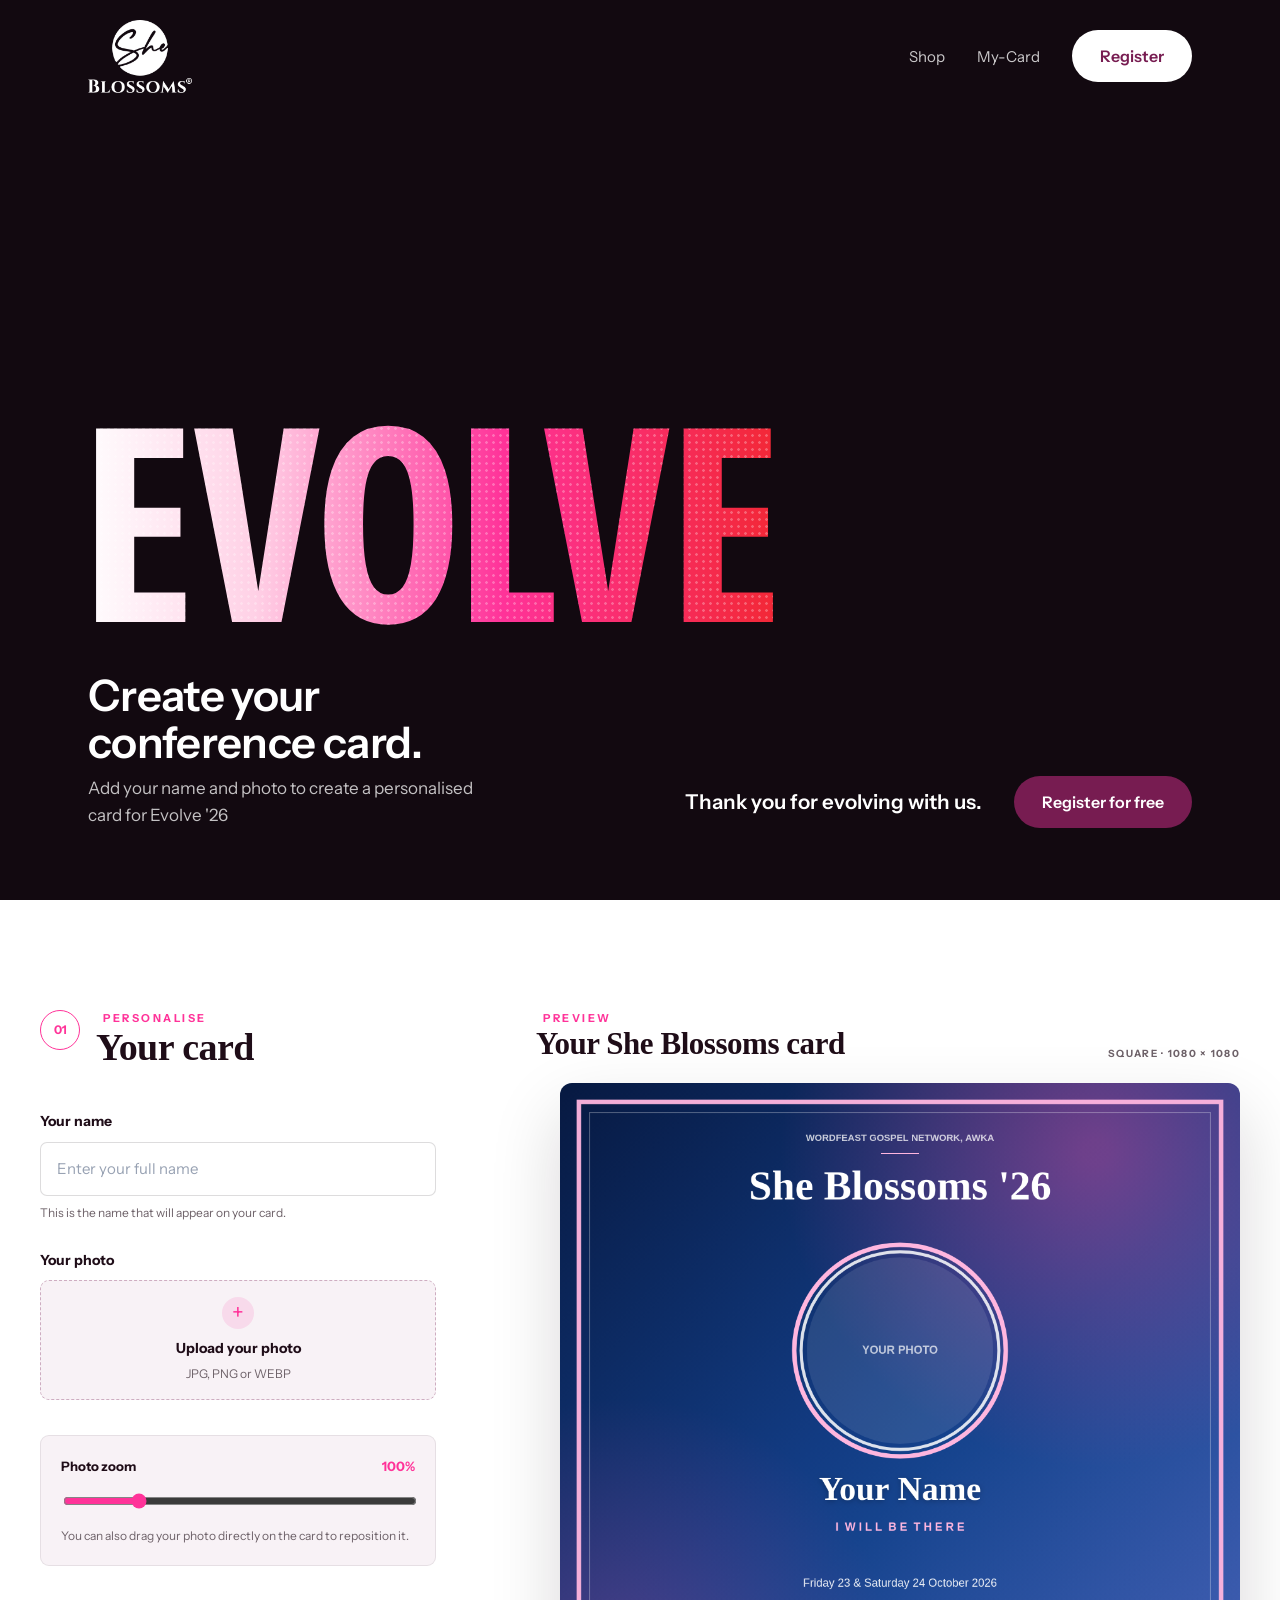
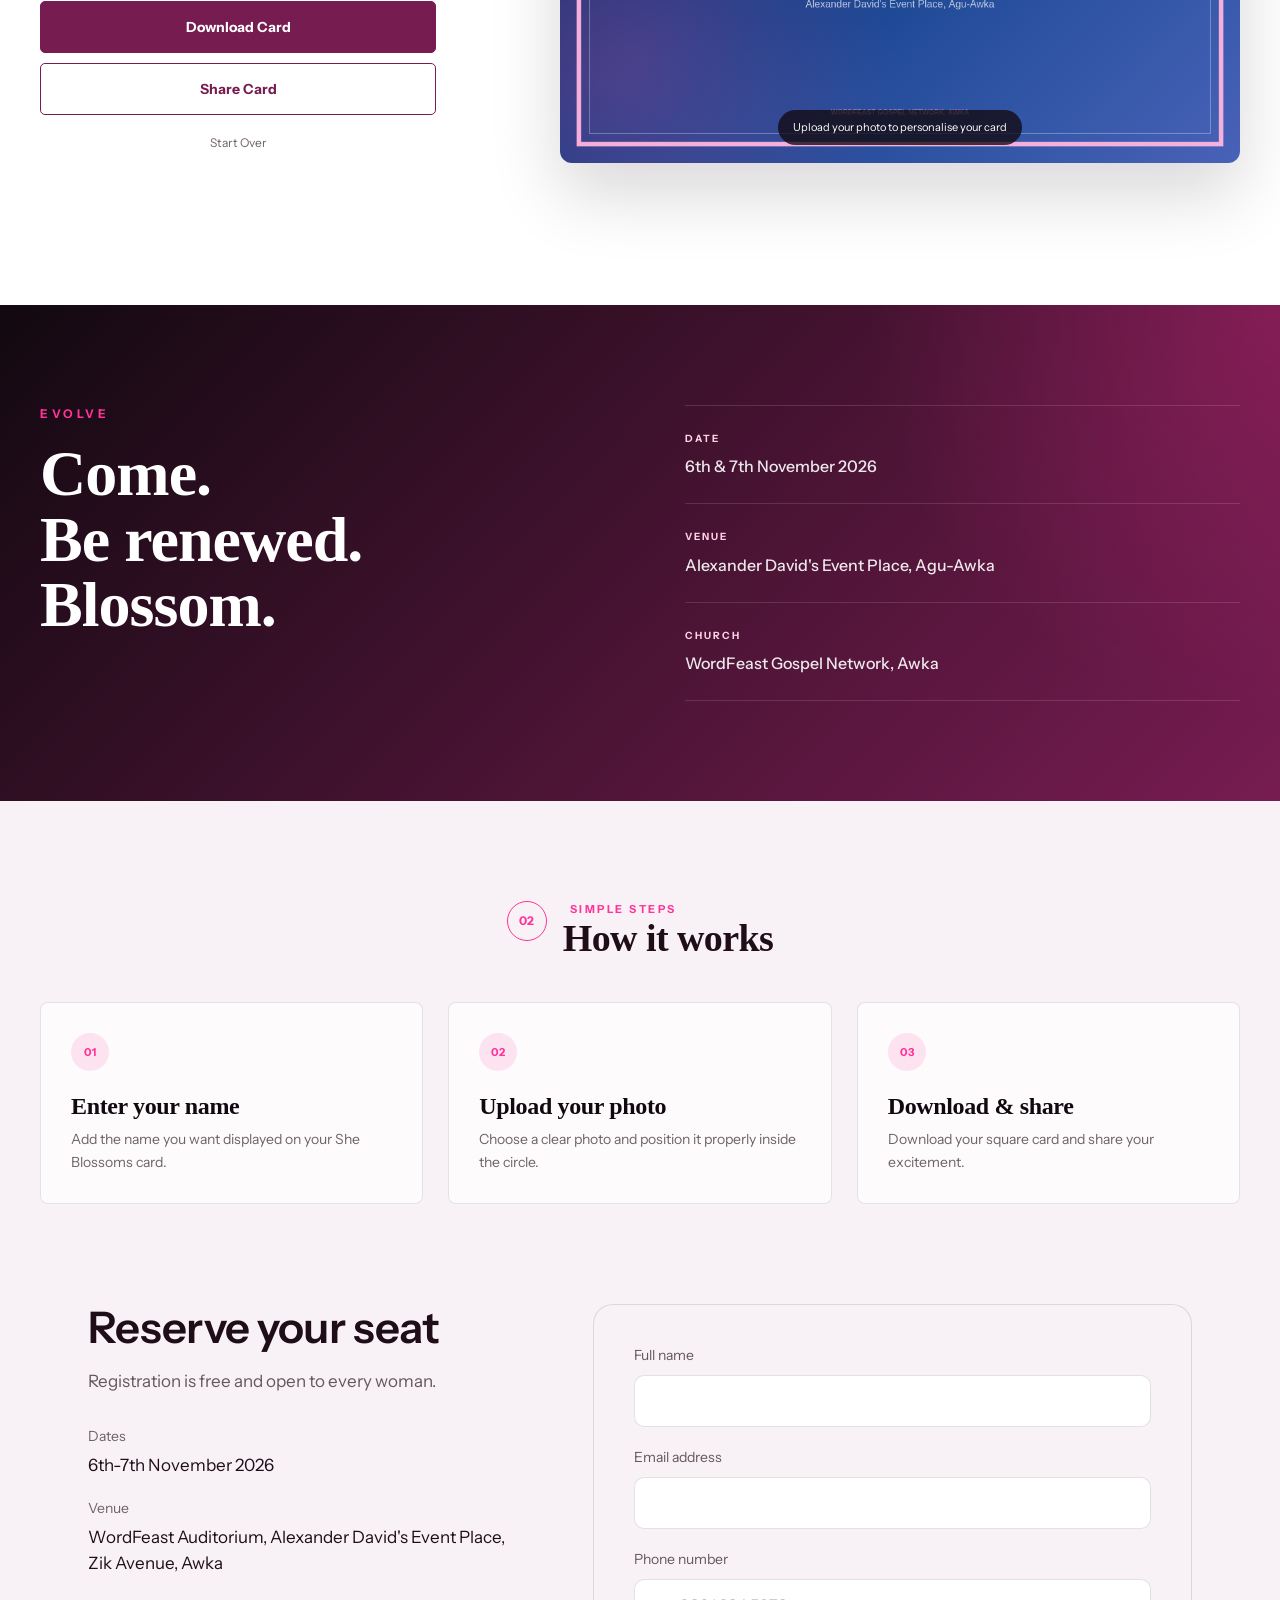
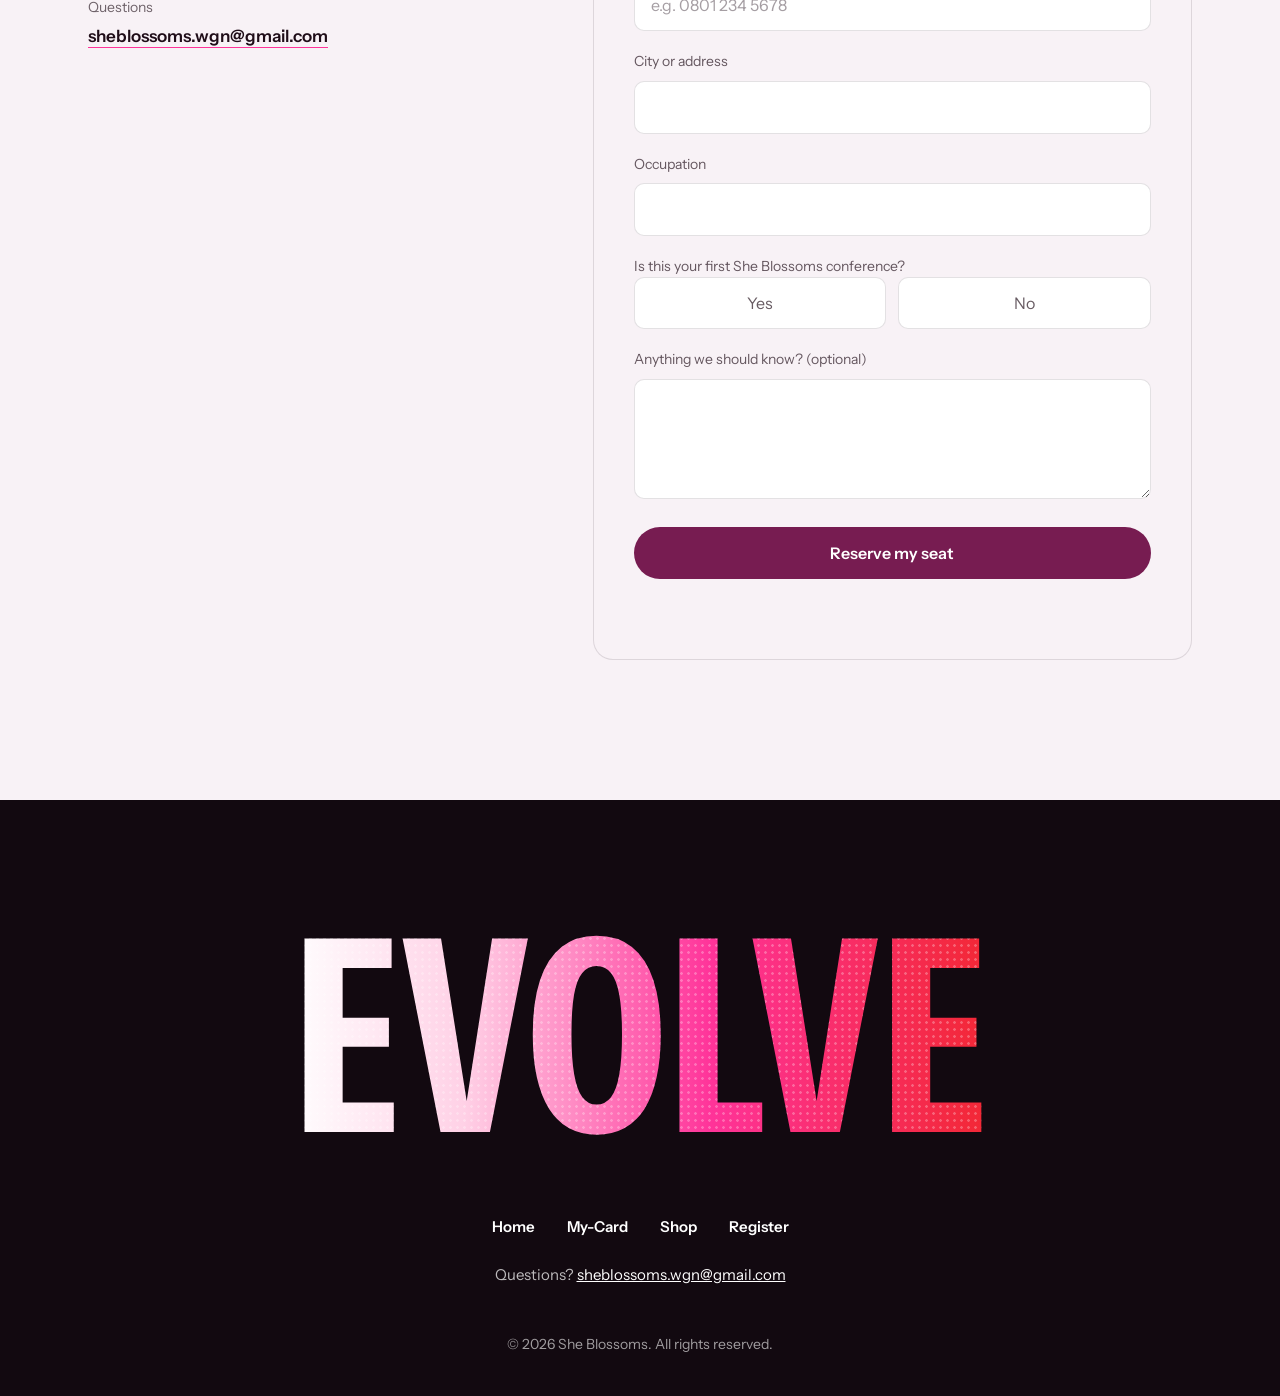
==== commit 8e0f7c19: "add form ids, edit form and correct acct name" ====
--- a/card.html
+++ b/card.html
@@ -1563,7 +1563,7 @@
                     </dt>
 
                     <dd>
-                        6–7 November 2026
+                        6th-7th November 2026
                     </dd>
 
                 </div>
@@ -1715,47 +1715,6 @@
 
 
             <!-- =================================================
-                 GENDER
-            ================================================= -->
-
-            <div class="field">
-
-                <label for="f-gender">
-                    Gender
-                </label>
-
-                <select
-                    id="f-gender"
-                    name="gender"
-                    required
-                >
-
-                    <option
-                        value=""
-                        selected
-                        disabled
-                    >
-                        Select your gender
-                    </option>
-
-                    <option value="Female">
-                        Female
-                    </option>
-
-                    <option value="Male">
-                        Male
-                    </option>
-
-                    <option value="Prefer not to say">
-                        Prefer not to say
-                    </option>
-
-                </select>
-
-            </div>
-
-
-            <!-- =================================================
                  FIRST-TIME ATTENDEE
             ================================================= -->
 
@@ -1847,7 +1806,7 @@
 
     </div>
 
-</section>
+        </section>
 
     </main>
     <footer class="footer">
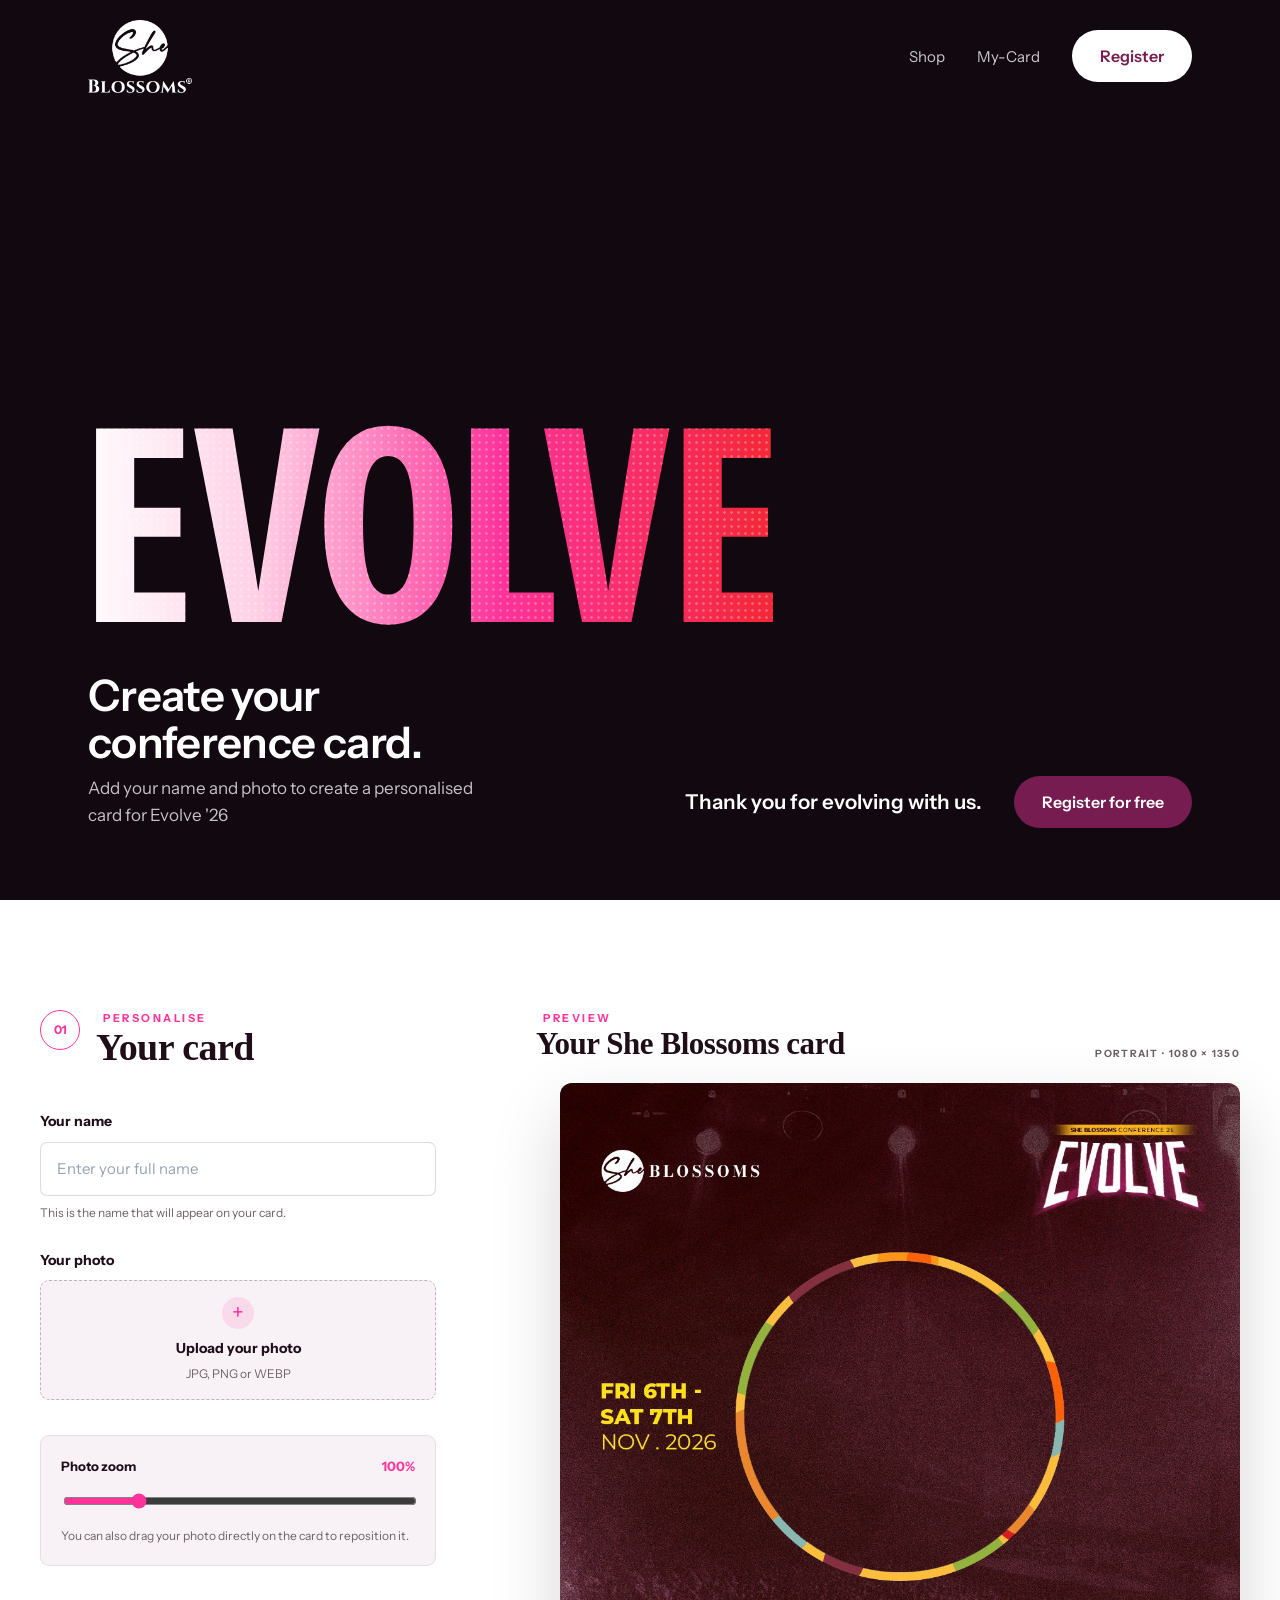
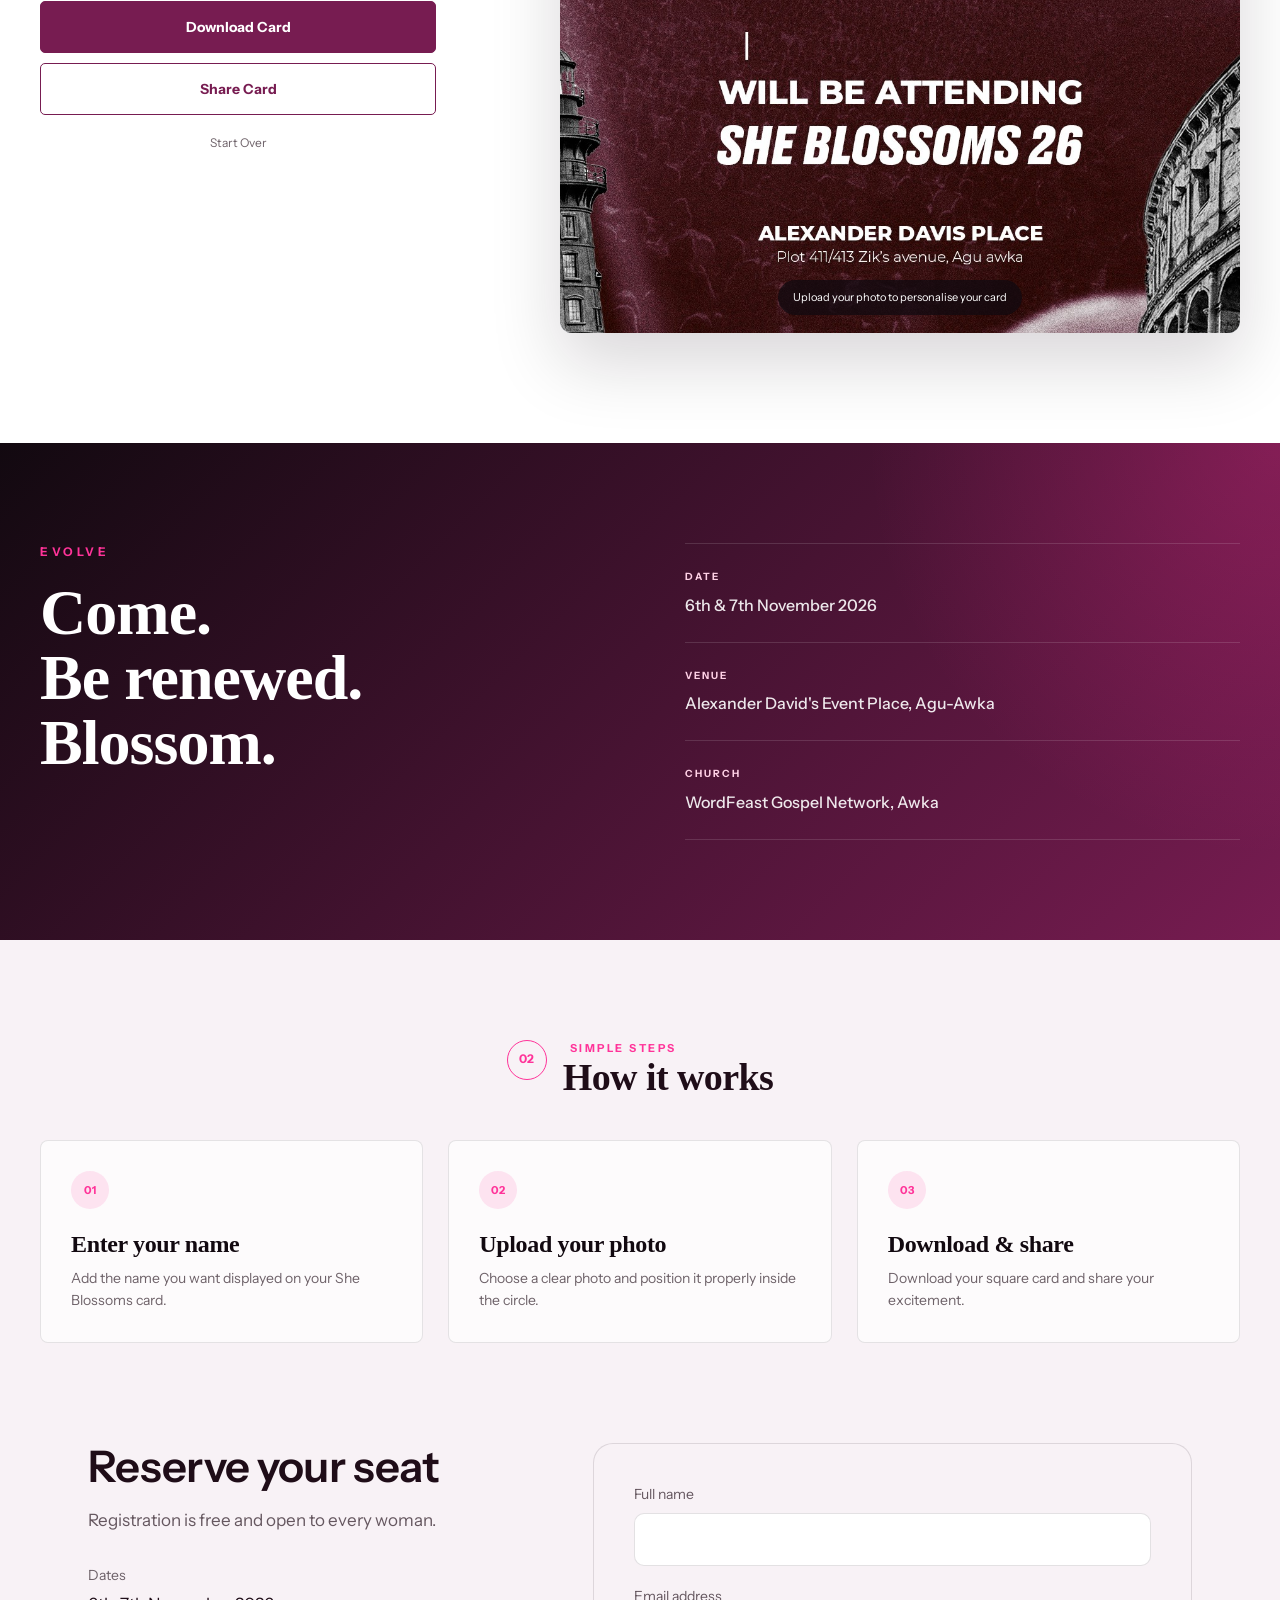
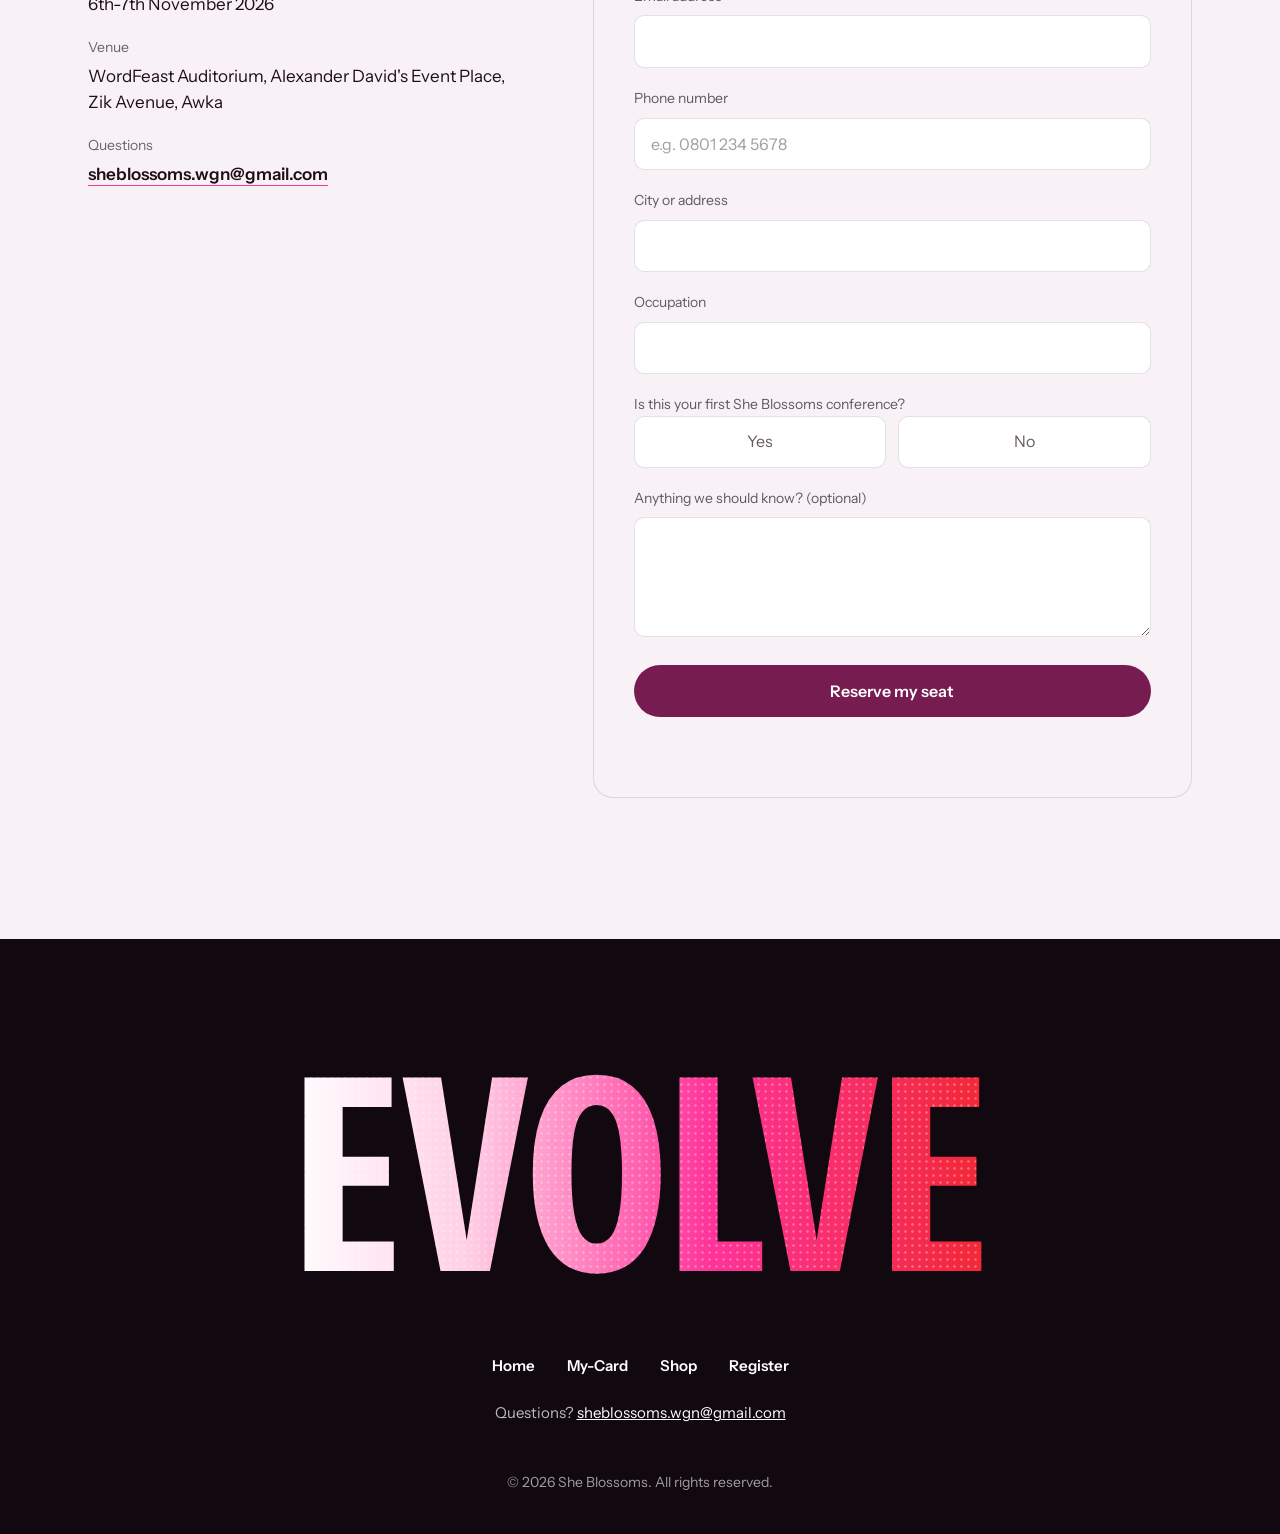
==== commit 613542e8: "replace the placeholder card with the conference card" ====
--- a/card.html
+++ b/card.html
@@ -13,6 +13,7 @@
         href="https://fonts.googleapis.com/css2?family=Instrument+Sans:ital,wdth,wght@0,75..100,400..700;1,75..100,400..700&display=swap"
         rel="stylesheet">
     <link rel="stylesheet" href="/css/card.css">
+    <link href="https://fonts.googleapis.com/css2?family=Montserrat:wght@400;500;600;700;800;900&display=swap" rel="stylesheet">
     <style>
         /* ---------- Tokens ---------- */
         :root {
@@ -1107,13 +1108,13 @@
 <body class="card-page">
     <header class="header">
     <div class="wrap">
-        <a class="header__logo" href="#top" aria-label="She Blossoms home"><img
+        <a class="header__logo" href="/" aria-label="She Blossoms home"><img
                     src="[data-uri]"
                     alt="She Blossoms" width="360" height="252"></a>
 
         <!-- DESKTOP NAV -->
         <nav class="nav" aria-label="Main">
-            <a href="shop.html">Shop</a>
+            <a href="/shop">Shop</a>
             <a href="#card">My-Card</a>
             <a class="btn btn--light" href="#register">Register</a>
         </nav>
@@ -1134,14 +1135,14 @@
 </header>
 
     <div class="drawer" id="drawer" hidden>
-        <div class="drawer__top">
+        <div class="drawer__top"> <a href="/">
             <img src="[data-uri]"
-                alt="" style="width:104px;height:auto">
+                alt="" style="width:104px;height:auto"> </a>
             <button class="menu-btn" type="button" data-close aria-label="Close menu">✕</button>
         </div>
         <nav aria-label="Mobile">
-            <a href="card.html">My-Card</a>
-            <a href="#products">Shop</a>
+            <a href="/card">My-Card</a>
+            <a href="/shop">Shop</a>
             <a class="btn" href="#register">Register</a>
         </nav>
     </div>
@@ -1335,7 +1336,7 @@
                         </div>
 
                         <span>
-                            SQUARE · 1080 × 1080
+                            PORTRAIT · 1080 × 1350
                         </span>
 
                     </div>
@@ -1343,7 +1344,7 @@
 
                     <div class="canvas-container" id="canvasContainer">
 
-                        <canvas id="cardCanvas" width="1080" height="1080"></canvas>
+                        <canvas id="cardCanvas" width="1080" height="1350"></canvas>
 
 
                         <div class="canvas-hint" id="canvasHint">
@@ -1818,7 +1819,7 @@
             <nav aria-label="Footer">
                 <a href="#top">Home</a>
                 <a href="#card">My-Card</a>
-                <a href="shop.html">Shop</a>
+                <a href="/shop">Shop</a>
                 <a href="#register">Register</a>
             </nav>
             <p class="footer__contact">Questions? <a
--- a/css/card.css
+++ b/css/card.css
@@ -2067,3 +2067,7 @@
         display: none !important;
     }
 }
+
+
+/* Evolve portrait card: preserve the original 1080 × 1350 artwork ratio. */
+.card-page .canvas-container canvas { aspect-ratio: 1080 / 1350; height: auto; }
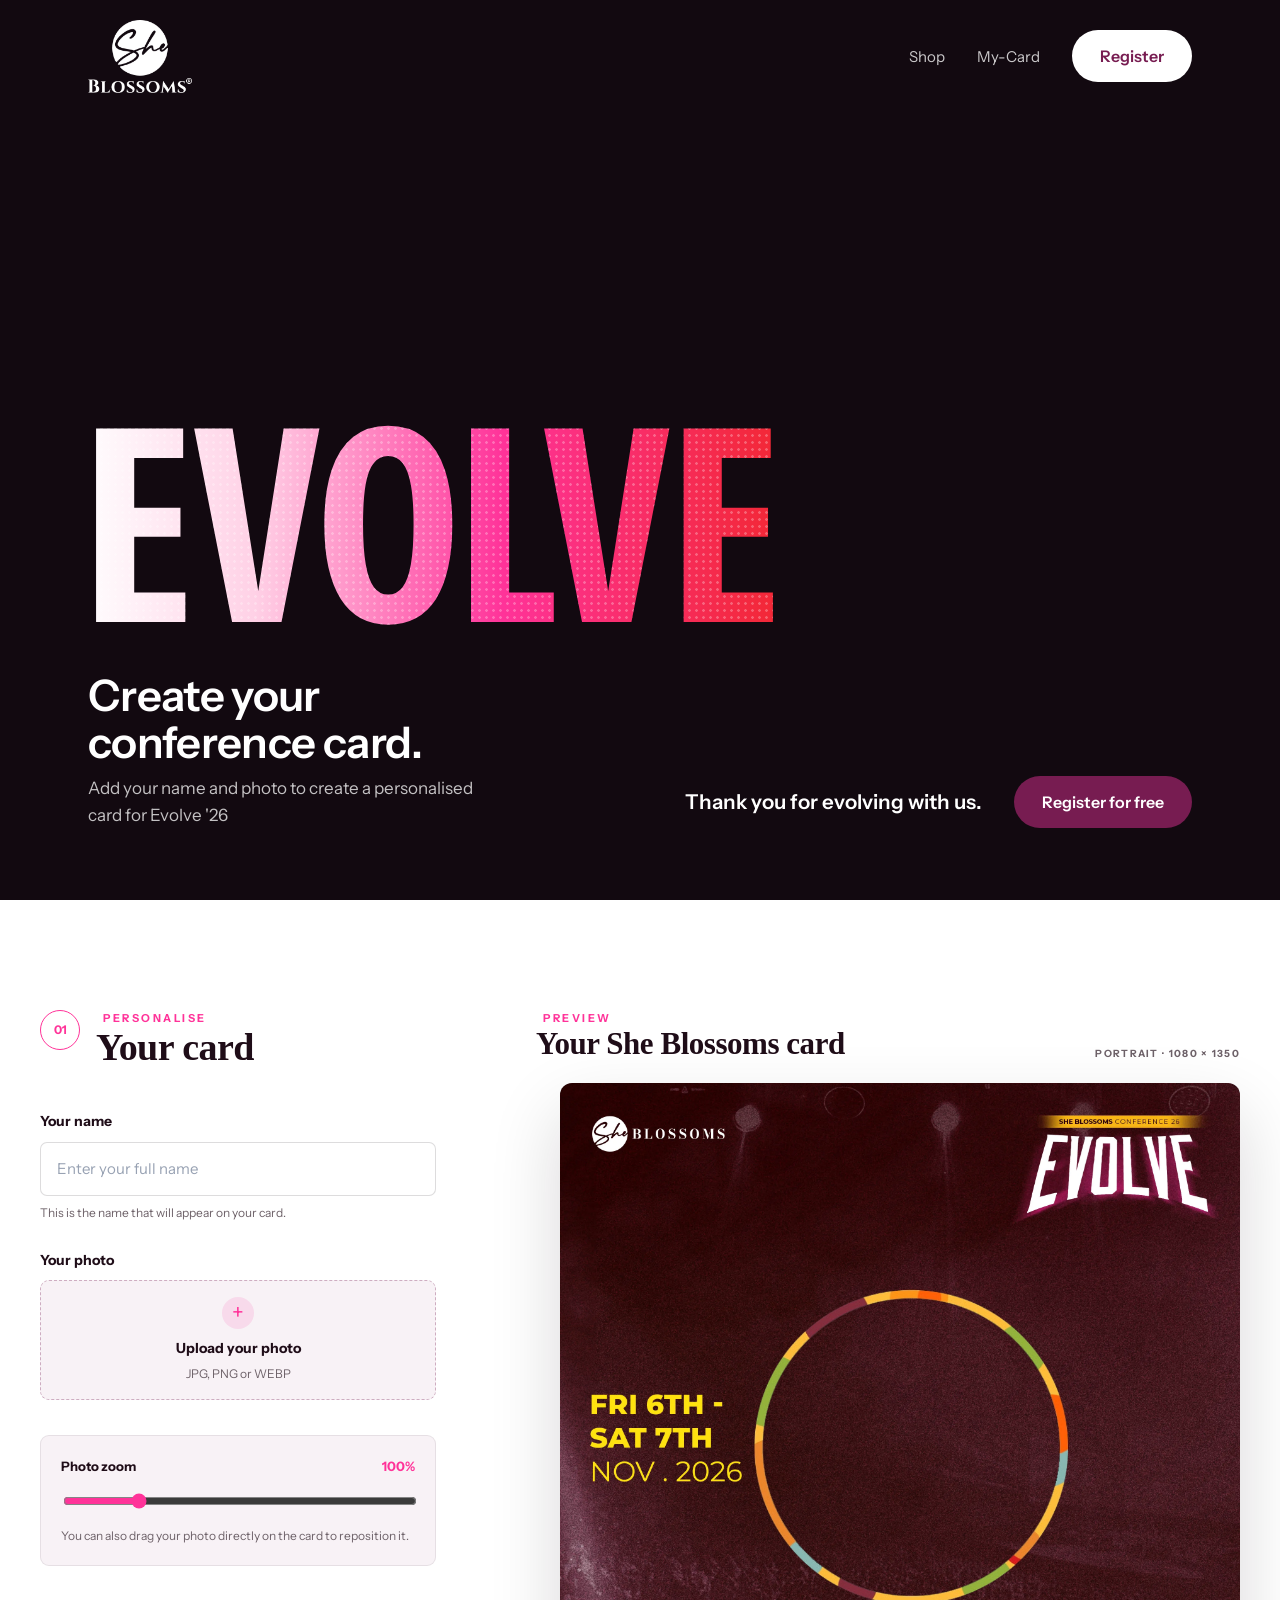
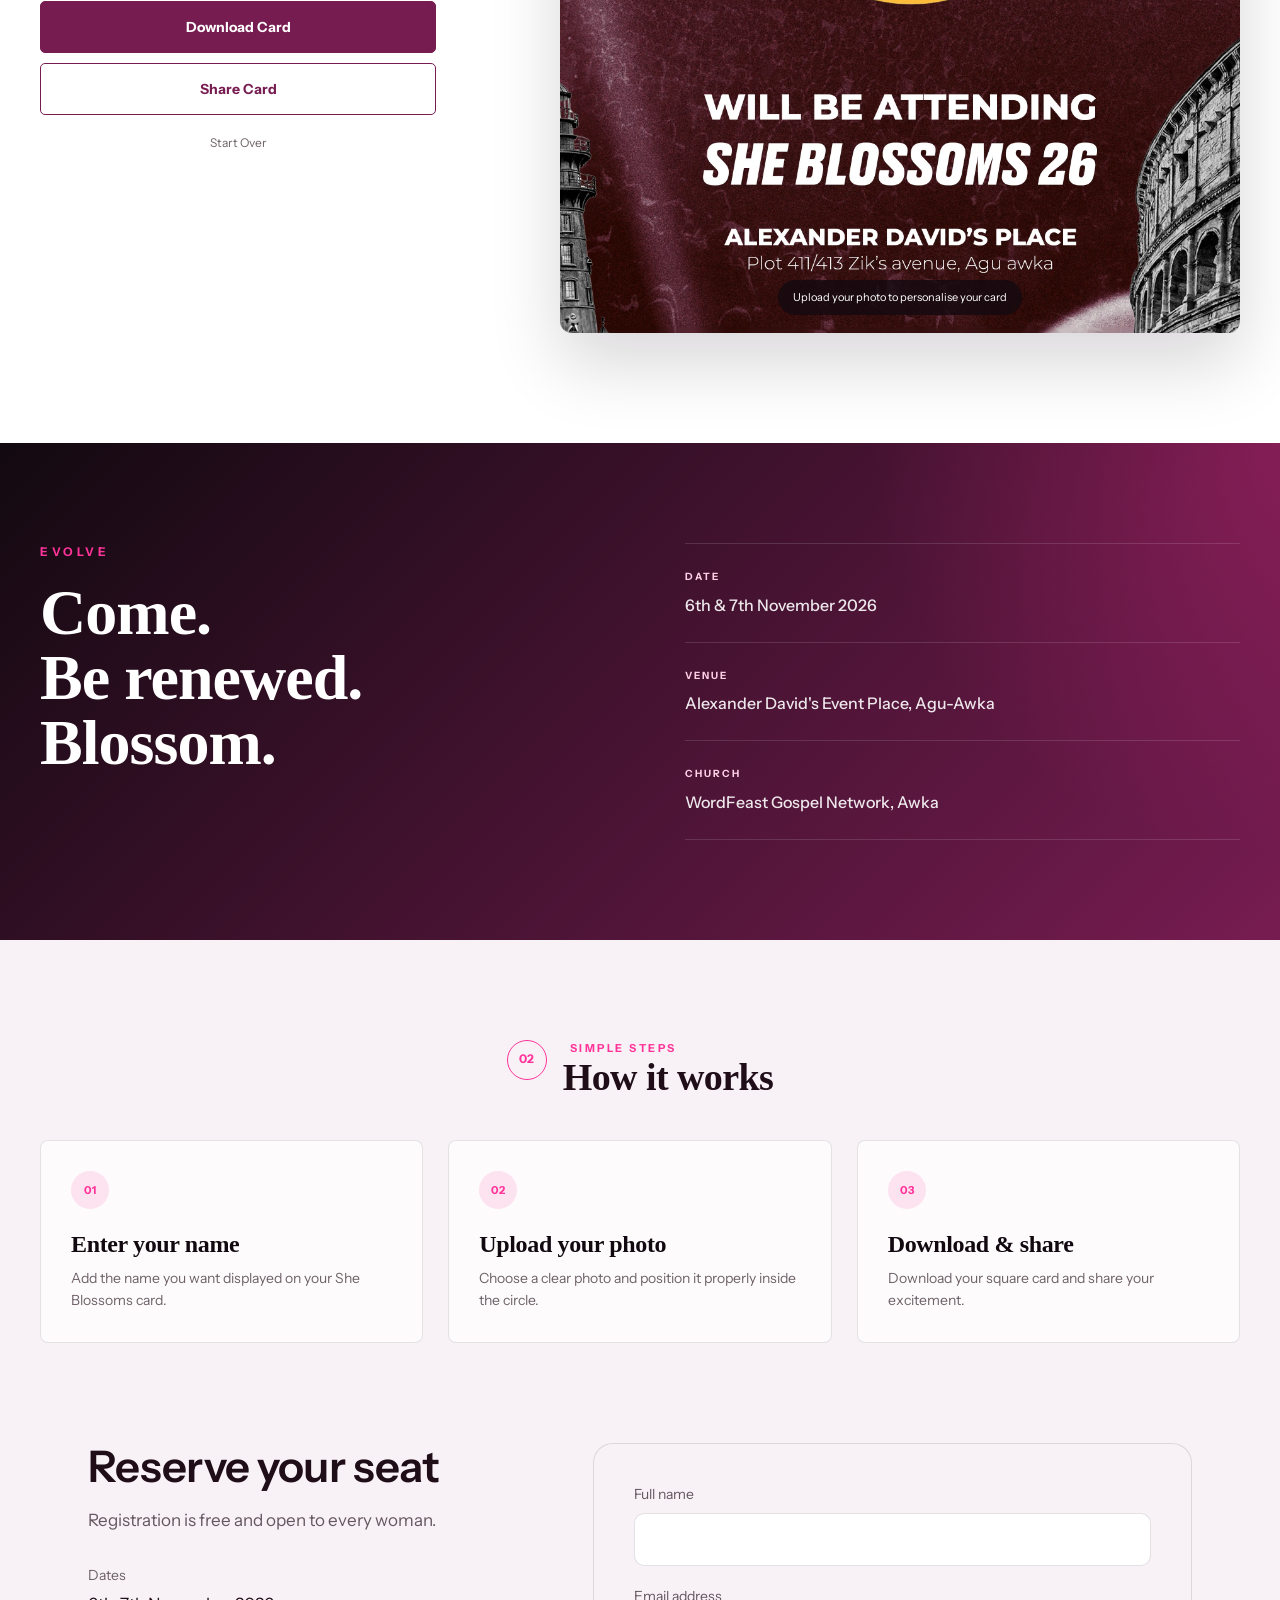
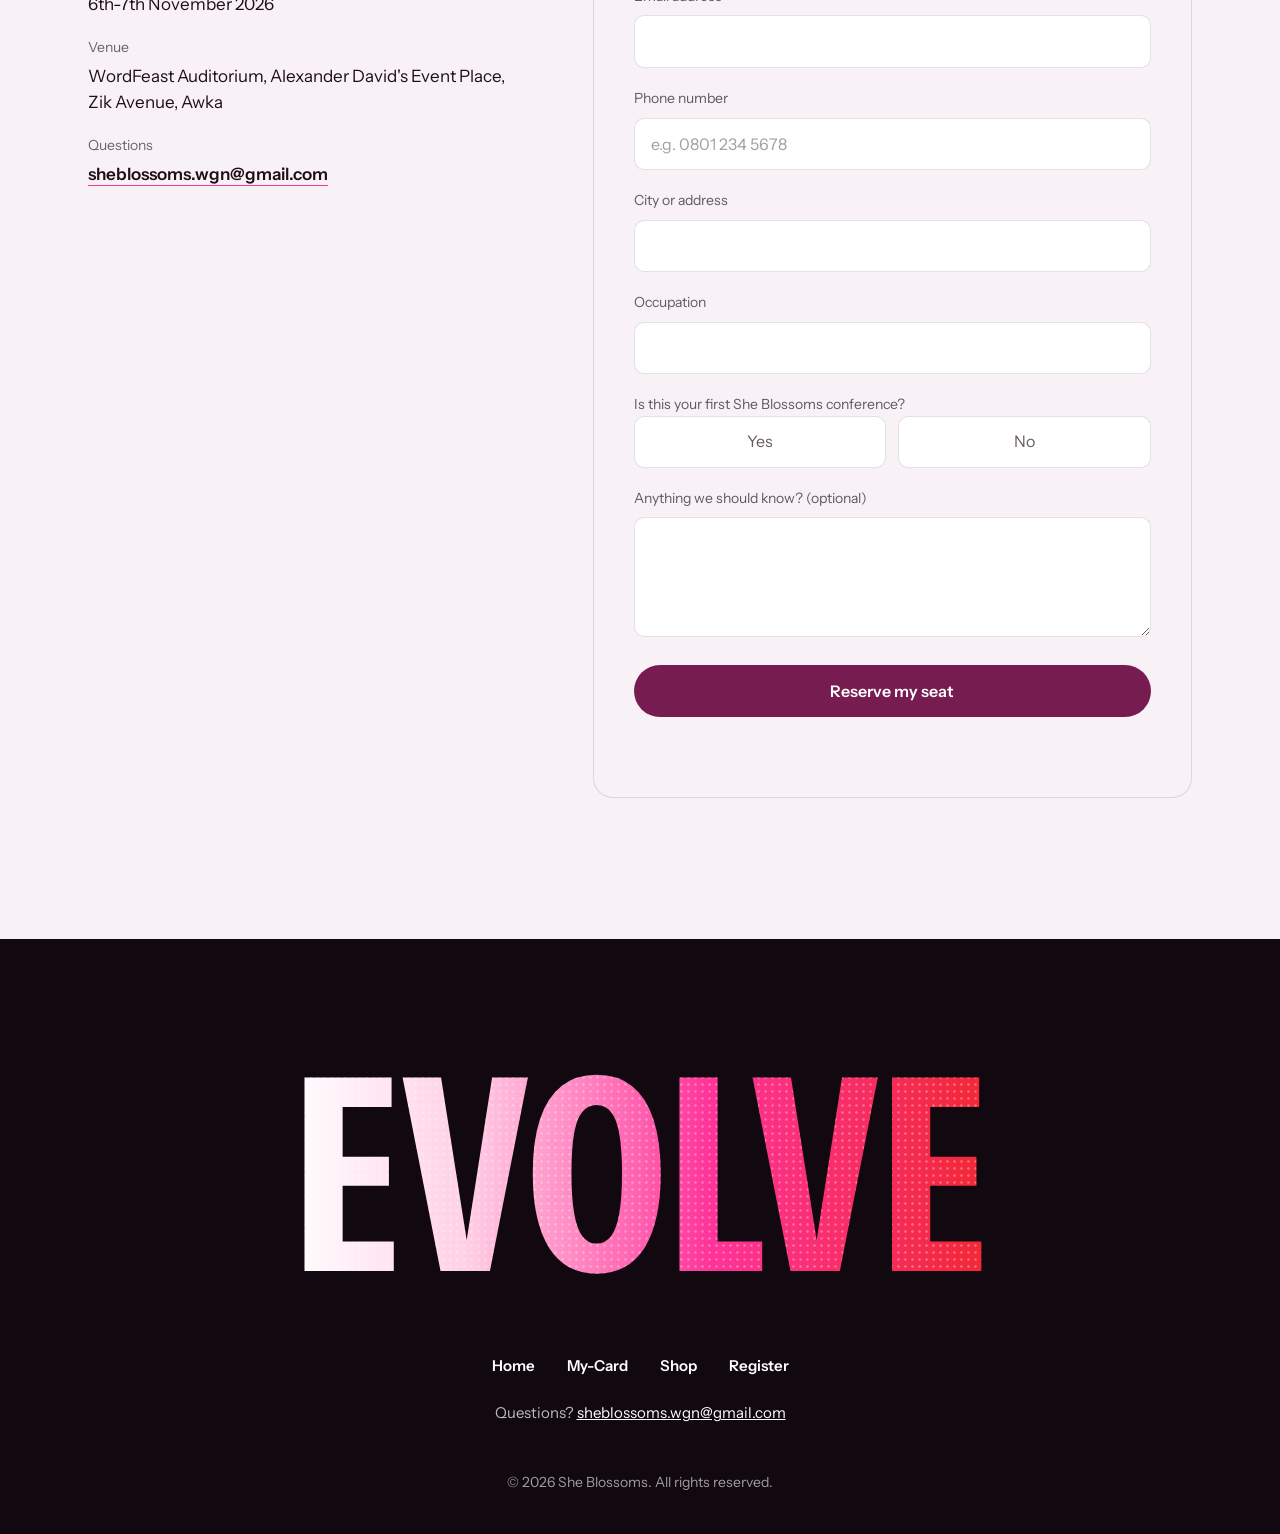
==== commit 5fe95a31: "feat: improve card generation - new bg image - adjusted picture placement and size - improve text na" ====
--- a/card.html
+++ b/card.html
@@ -12,8 +12,8 @@
     <link
         href="https://fonts.googleapis.com/css2?family=Instrument+Sans:ital,wdth,wght@0,75..100,400..700;1,75..100,400..700&display=swap"
         rel="stylesheet">
+    <link href="https://fonts.googleapis.com/css2?family=Montserrat:wght@400;500;600;700;800;900&display=swap" rel="stylesheet">
     <link rel="stylesheet" href="/css/card.css">
-    <link href="https://fonts.googleapis.com/css2?family=Montserrat:wght@400;500;600;700;800;900&display=swap" rel="stylesheet">
     <style>
         /* ---------- Tokens ---------- */
         :root {
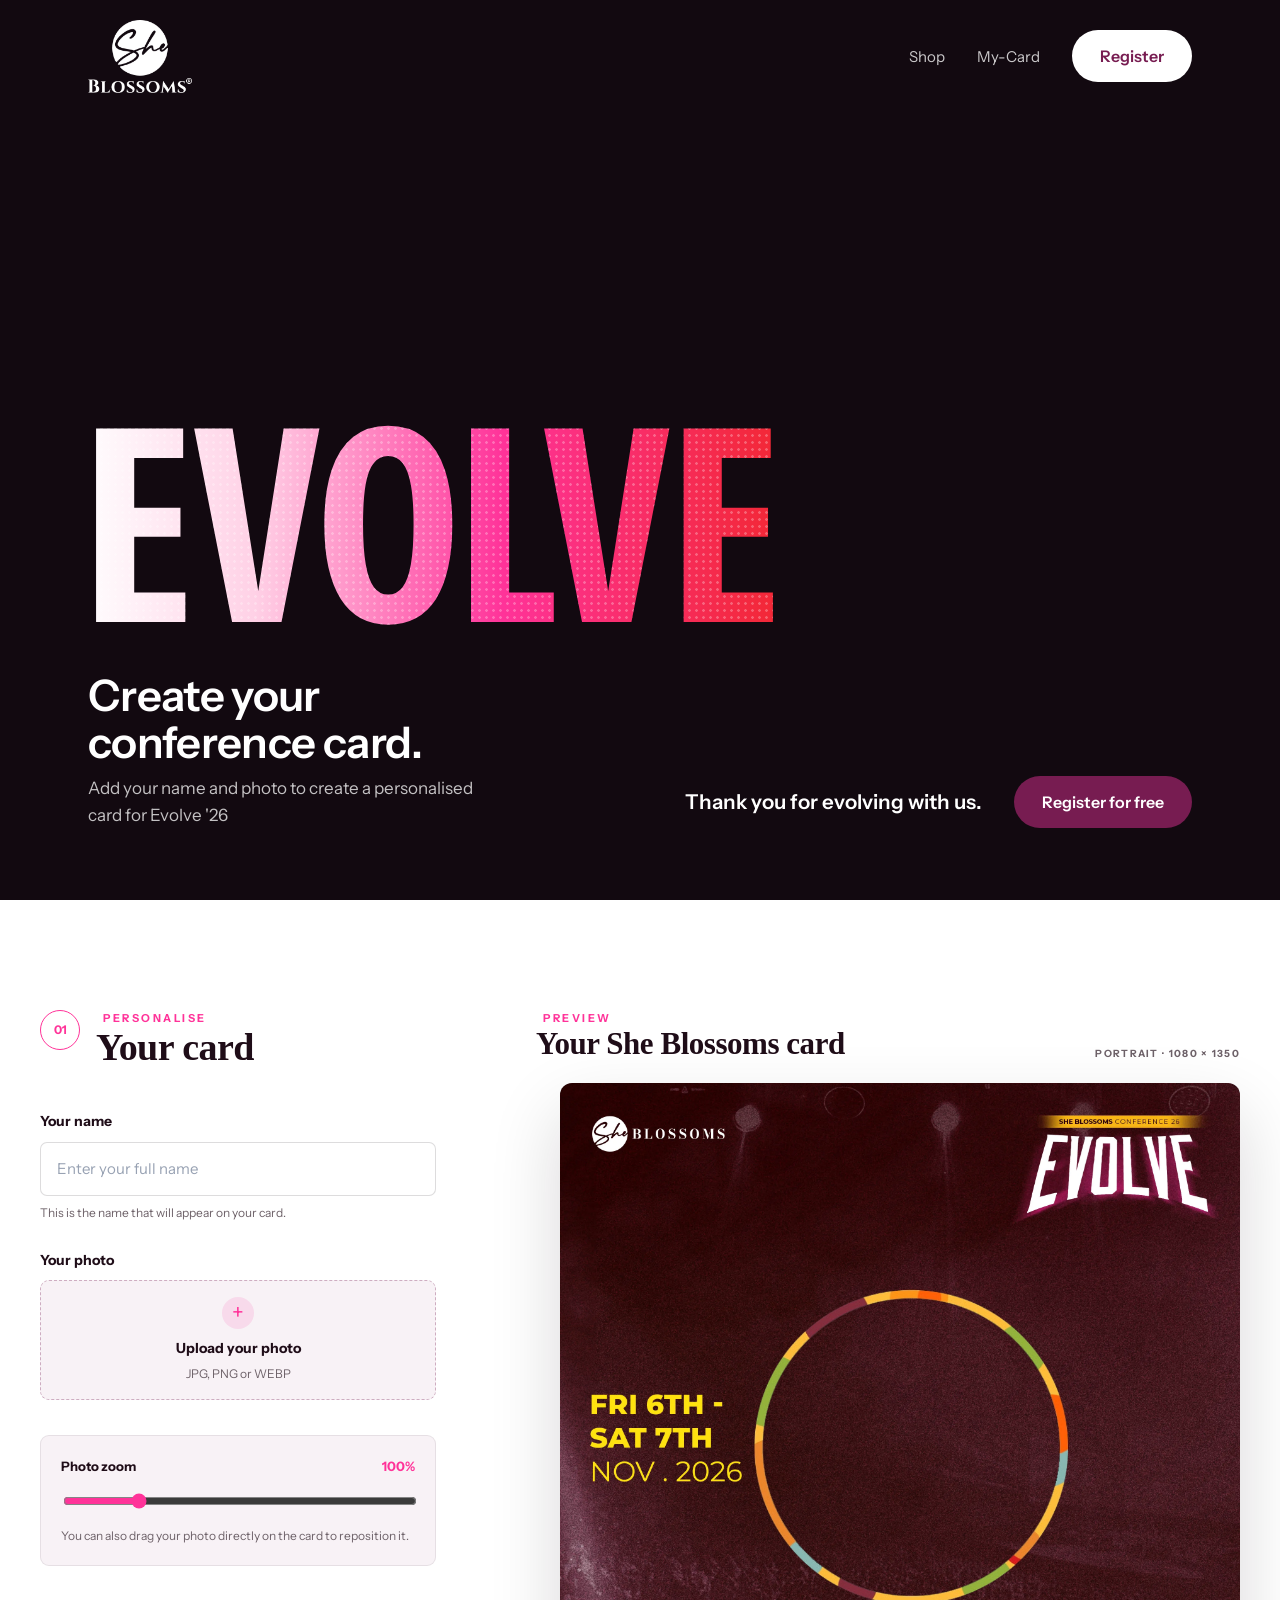
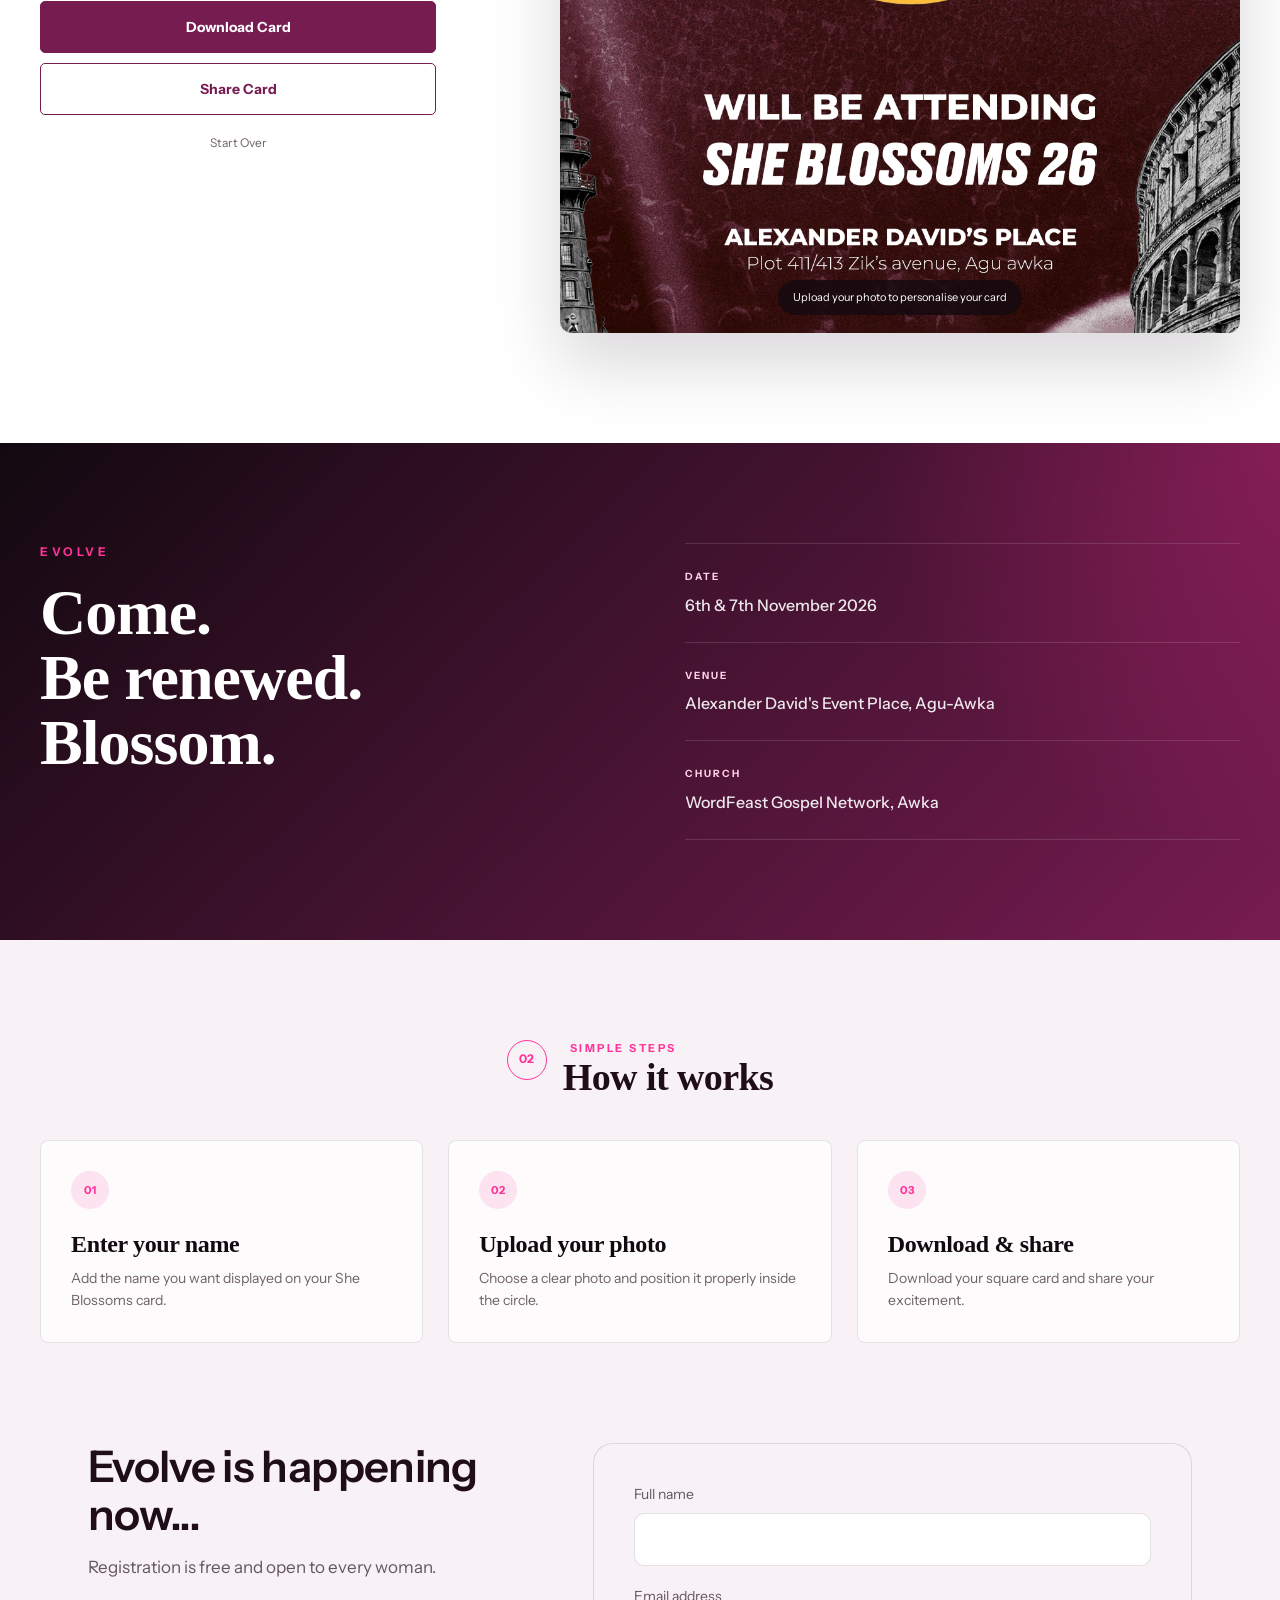
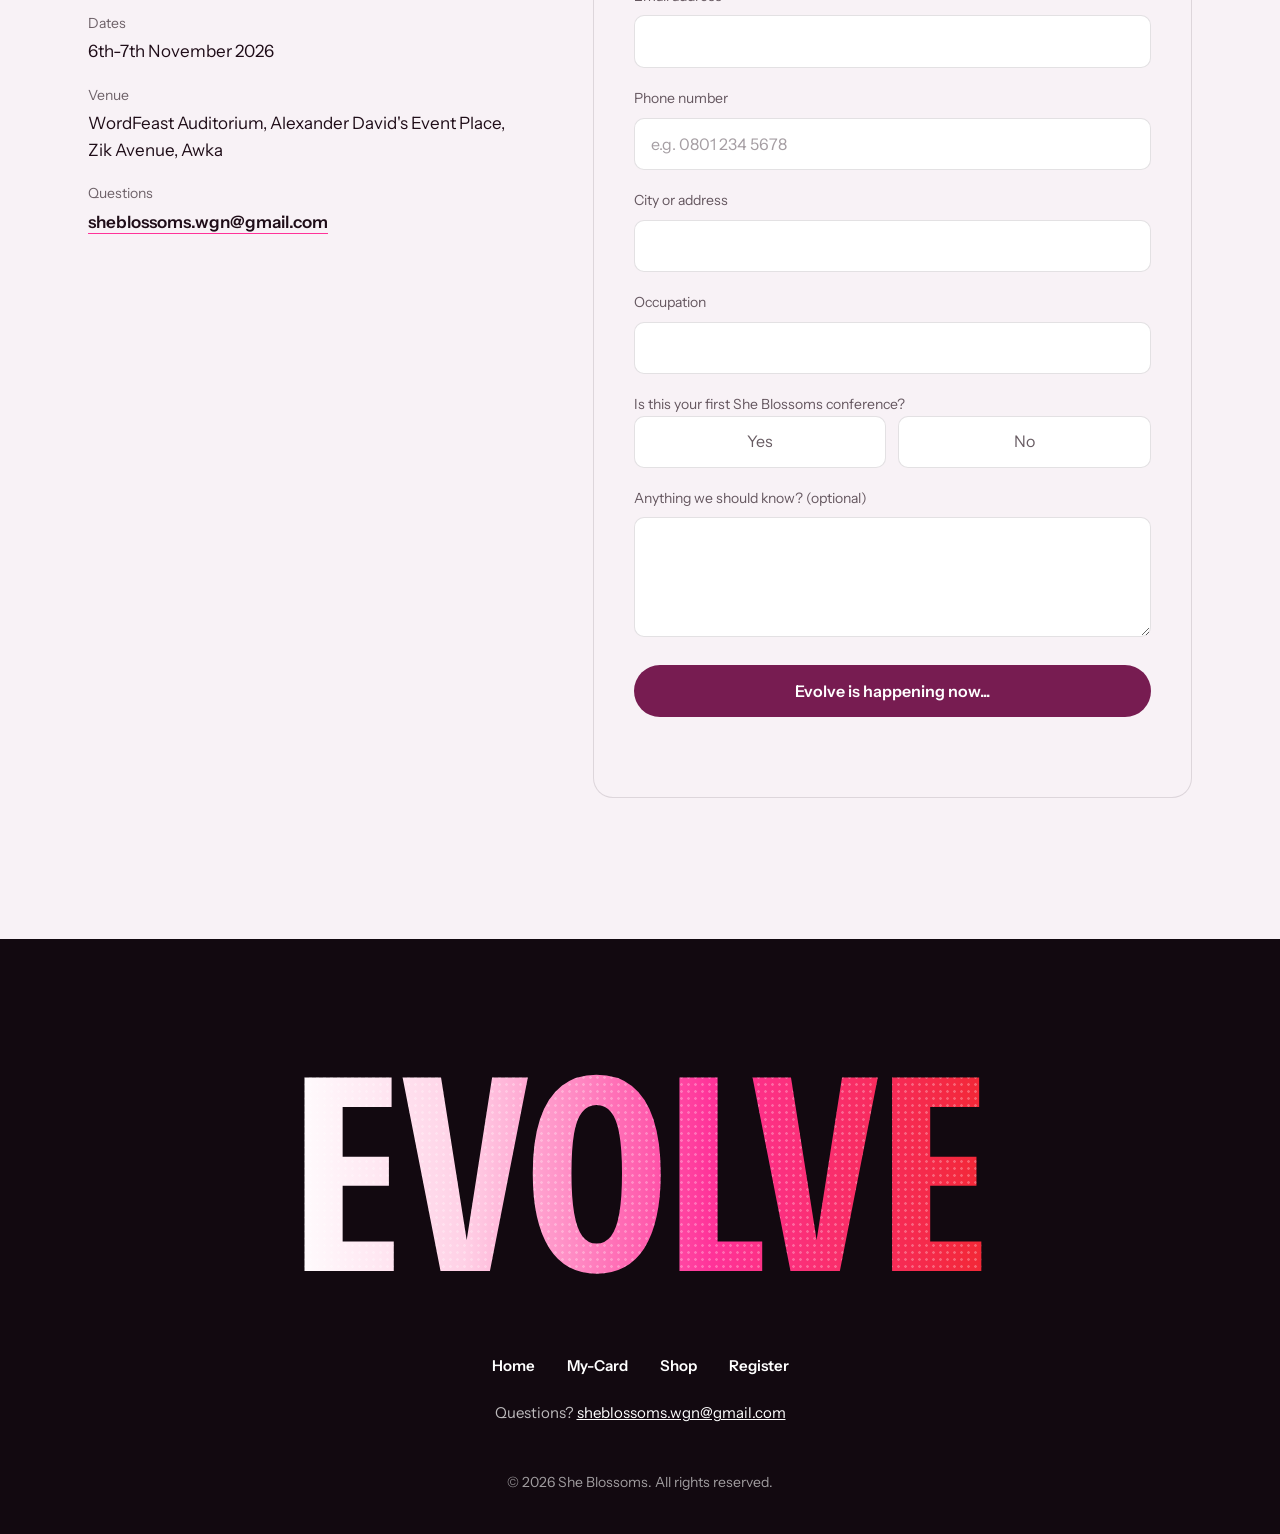
==== commit e04f07e4: "prevent form submission" ====
--- a/card.html
+++ b/card.html
@@ -267,6 +267,11 @@
             color: var(--night);
         }
 
+        .btn:disabled {
+            cursor: not-allowed;
+            opacity: 1;
+        }
+
         .link {
             font-weight: 600;
             text-decoration: underline;
@@ -1544,7 +1549,7 @@
         <div>
 
             <h2 id="register-title">
-                Reserve your seat
+                Evolve is happening now...
             </h2>
 
             <p
@@ -1633,7 +1638,7 @@
                     name="name"
                     type="text"
                     autocomplete="name"
-                    required
+                    readonly
                 >
 
             </div>
@@ -1652,7 +1657,7 @@
                     name="email"
                     type="email"
                     autocomplete="email"
-                    required
+                    readonly
                 >
 
             </div>
@@ -1673,7 +1678,7 @@
                     autocomplete="tel"
                     inputmode="tel"
                     placeholder="e.g. 0801 234 5678"
-                    required
+                    readonly
                 >
 
             </div>
@@ -1692,6 +1697,7 @@
                     name="address"
                     type="text"
                     autocomplete="street-address"
+                    readonly
                 >
 
             </div>
@@ -1710,6 +1716,7 @@
                     name="occupation"
                     type="text"
                     autocomplete="organization-title"
+                    readonly
                 >
 
             </div>
@@ -1733,7 +1740,7 @@
                             type="radio"
                             name="first_time"
                             value="yes"
-                            required
+                            readonly
                         >
 
                         <span>
@@ -1749,6 +1756,7 @@
                             type="radio"
                             name="first_time"
                             value="no"
+                            readonly
                         >
 
                         <span>
@@ -1775,6 +1783,7 @@
                 <textarea
                     id="f-message"
                     name="message"
+                    readonly
                 ></textarea>
 
             </div>
@@ -1787,8 +1796,9 @@
             <button
                 class="btn"
                 type="submit"
+                disabled
             >
-                Reserve my seat
+                Evolve is happening now...
             </button>
 
 
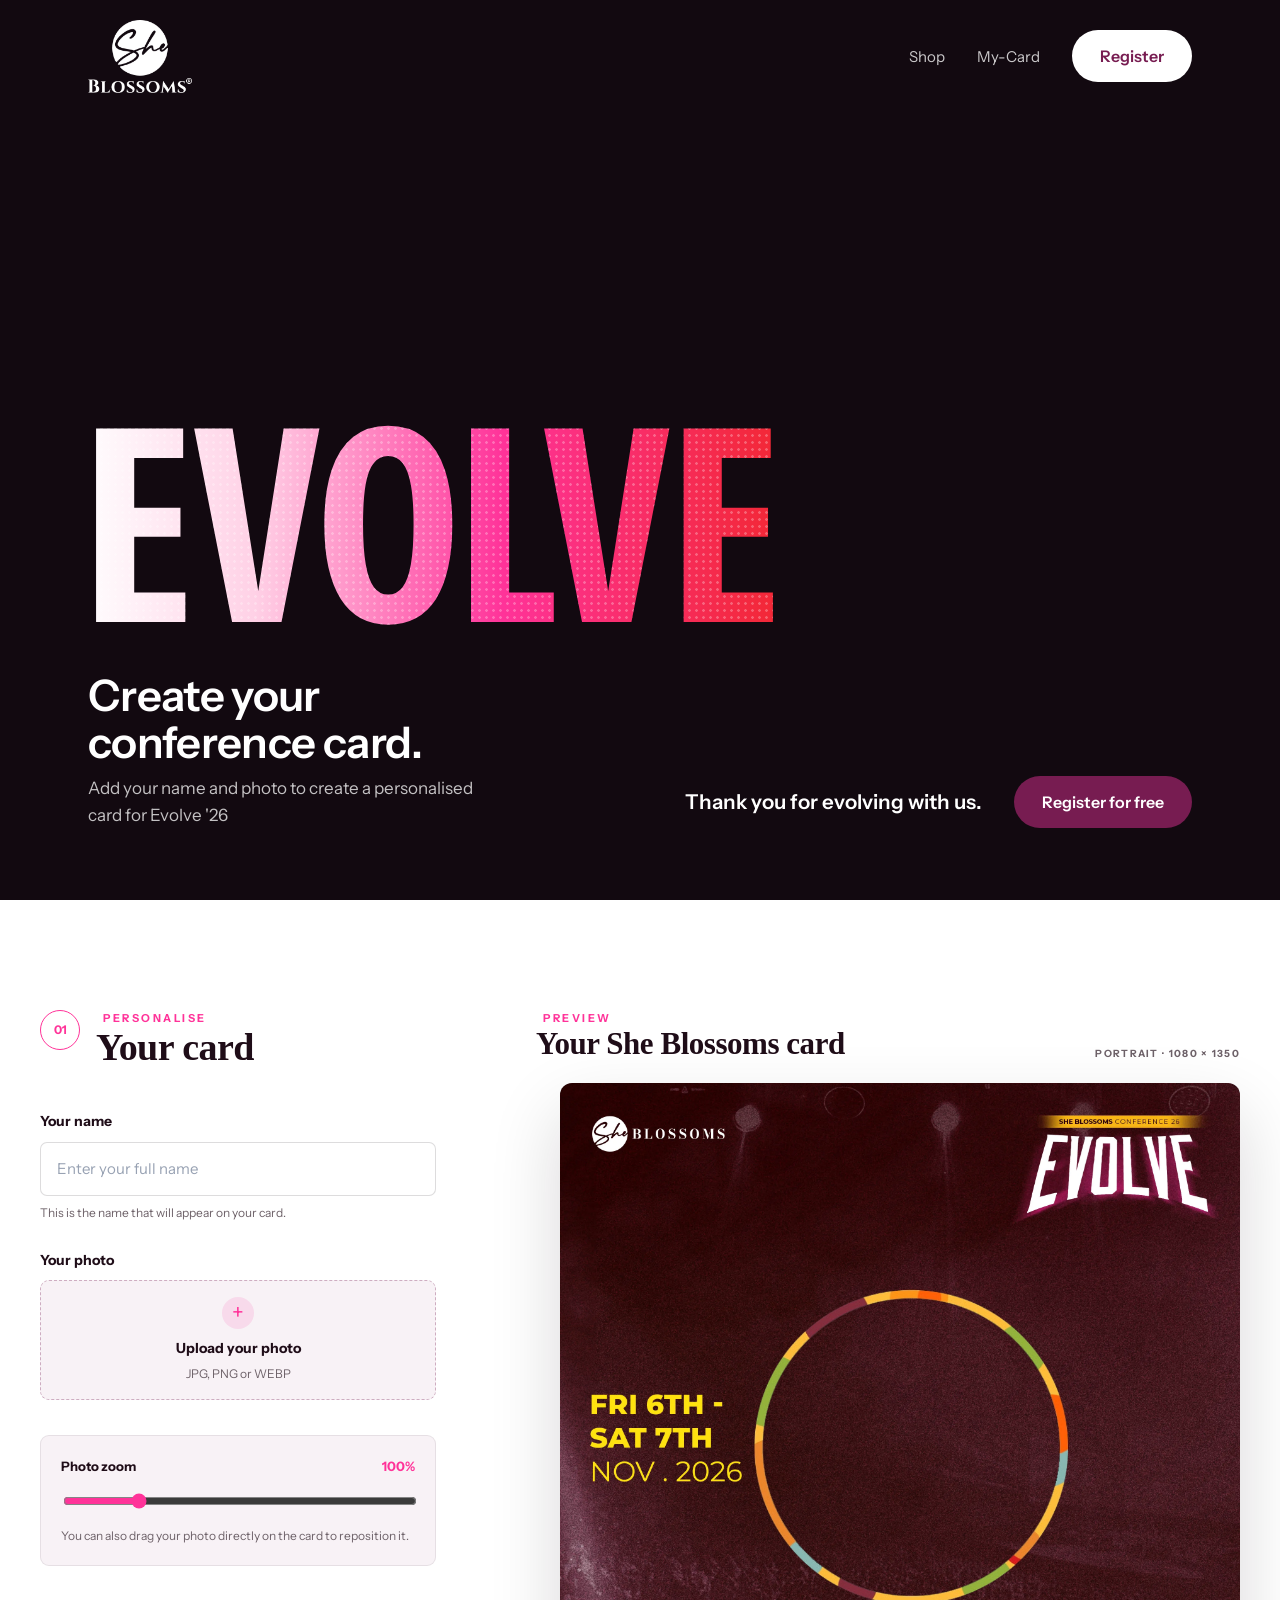
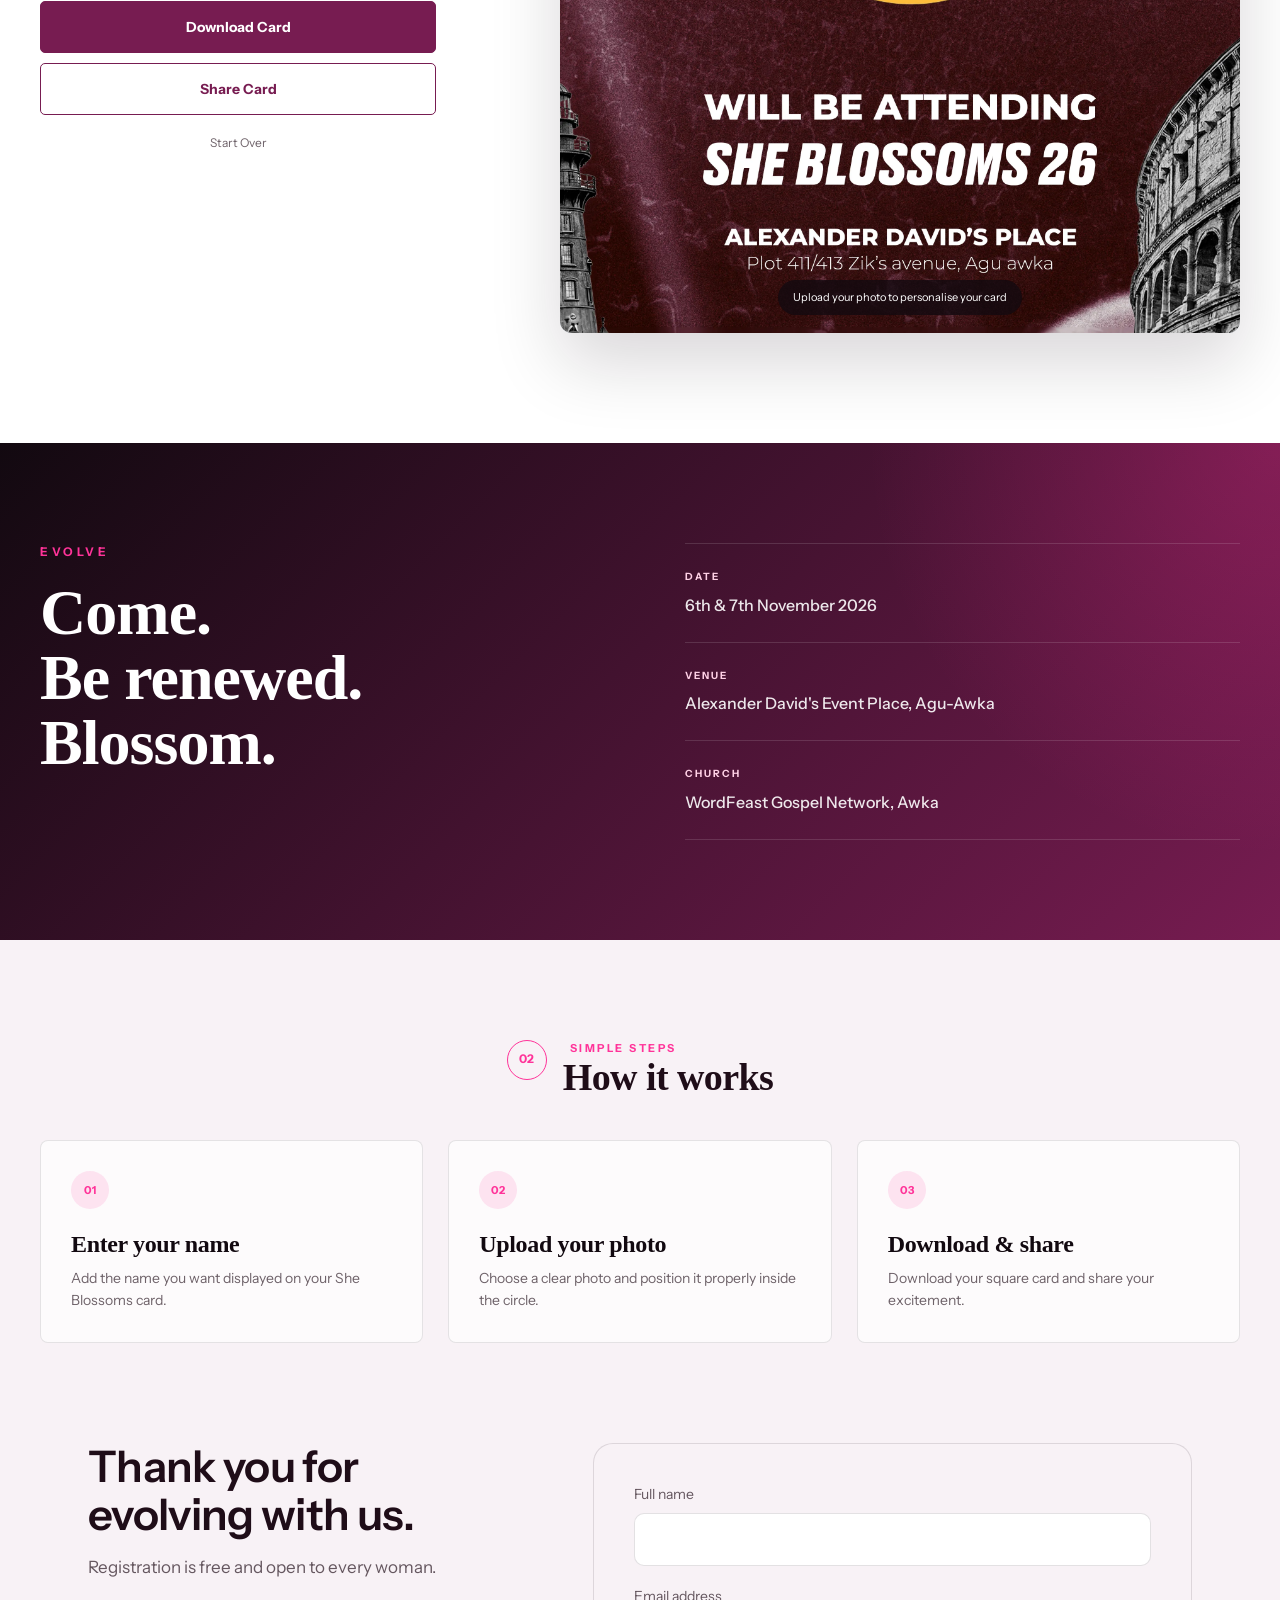
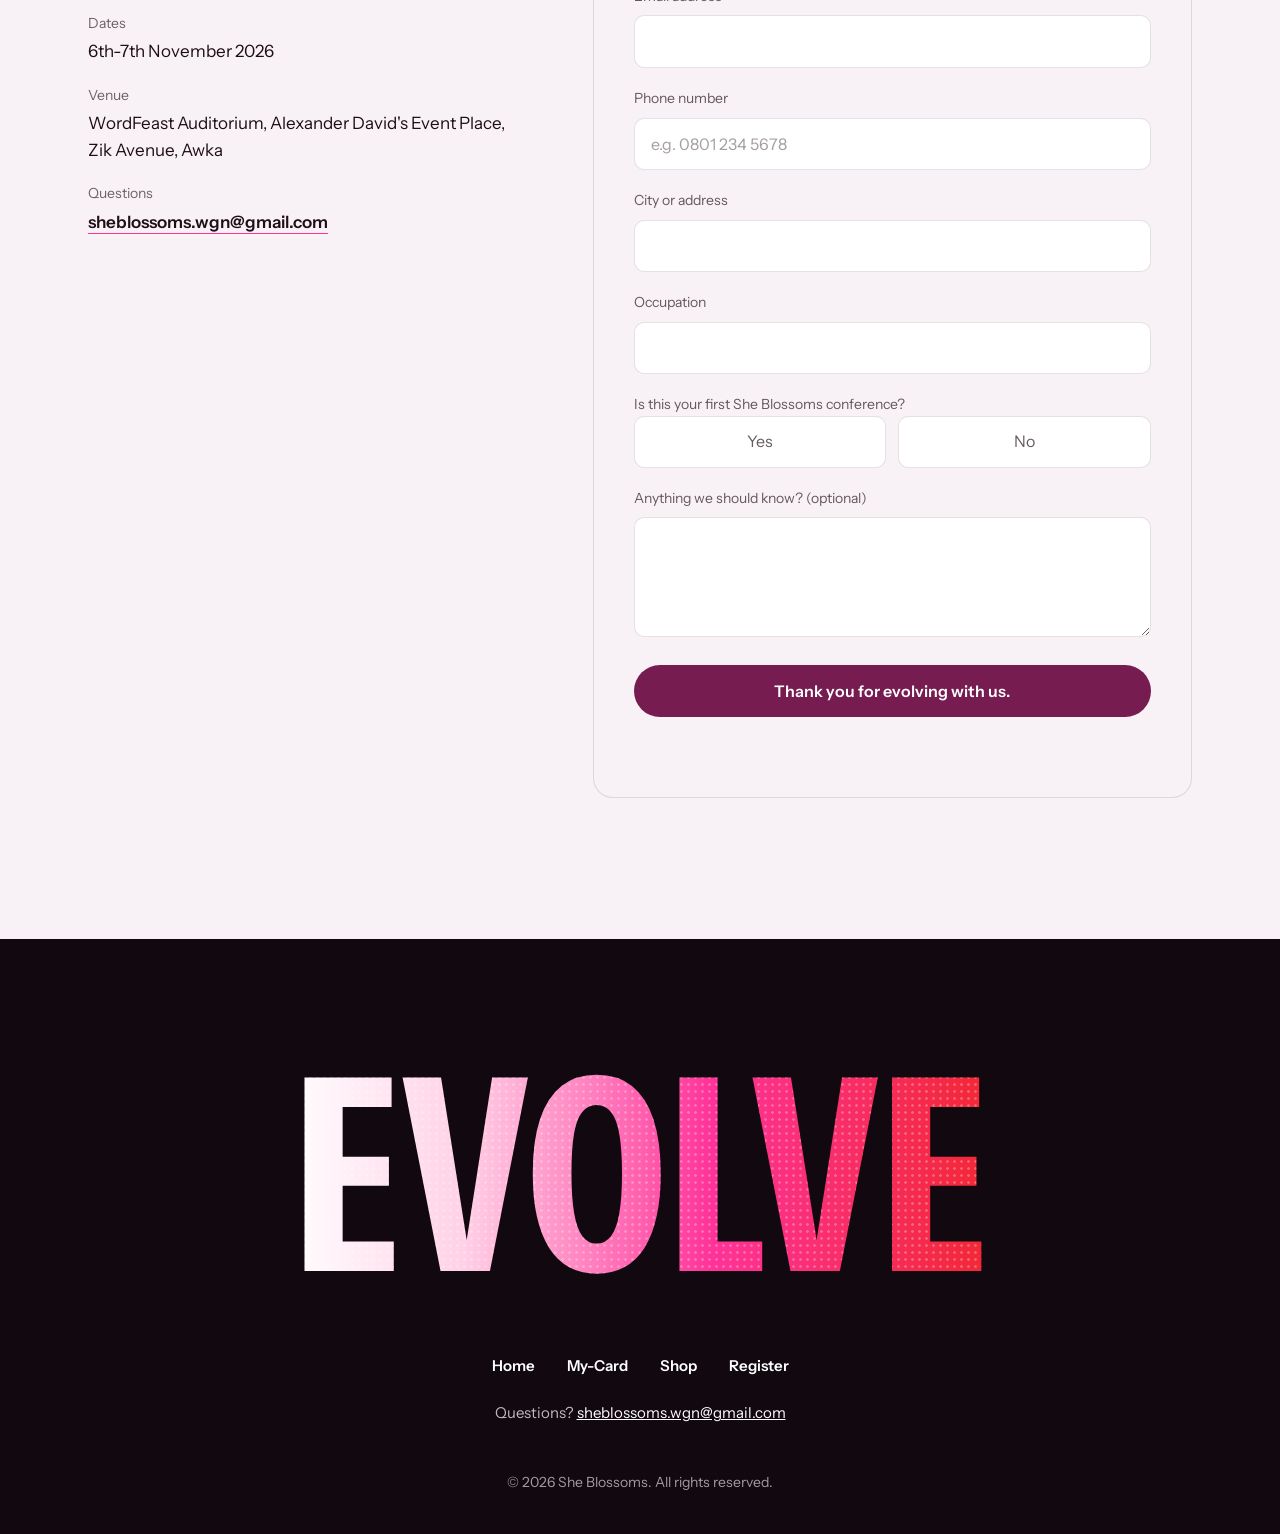
==== commit 72308eef: "edit text on pages" ====
--- a/card.html
+++ b/card.html
@@ -1549,7 +1549,7 @@
         <div>
 
             <h2 id="register-title">
-                Evolve is happening now...
+                Thank you for evolving with us.
             </h2>
 
             <p
@@ -1798,7 +1798,7 @@
                 type="submit"
                 disabled
             >
-                Evolve is happening now...
+                Thank you for evolving with us.
             </button>
 
 
